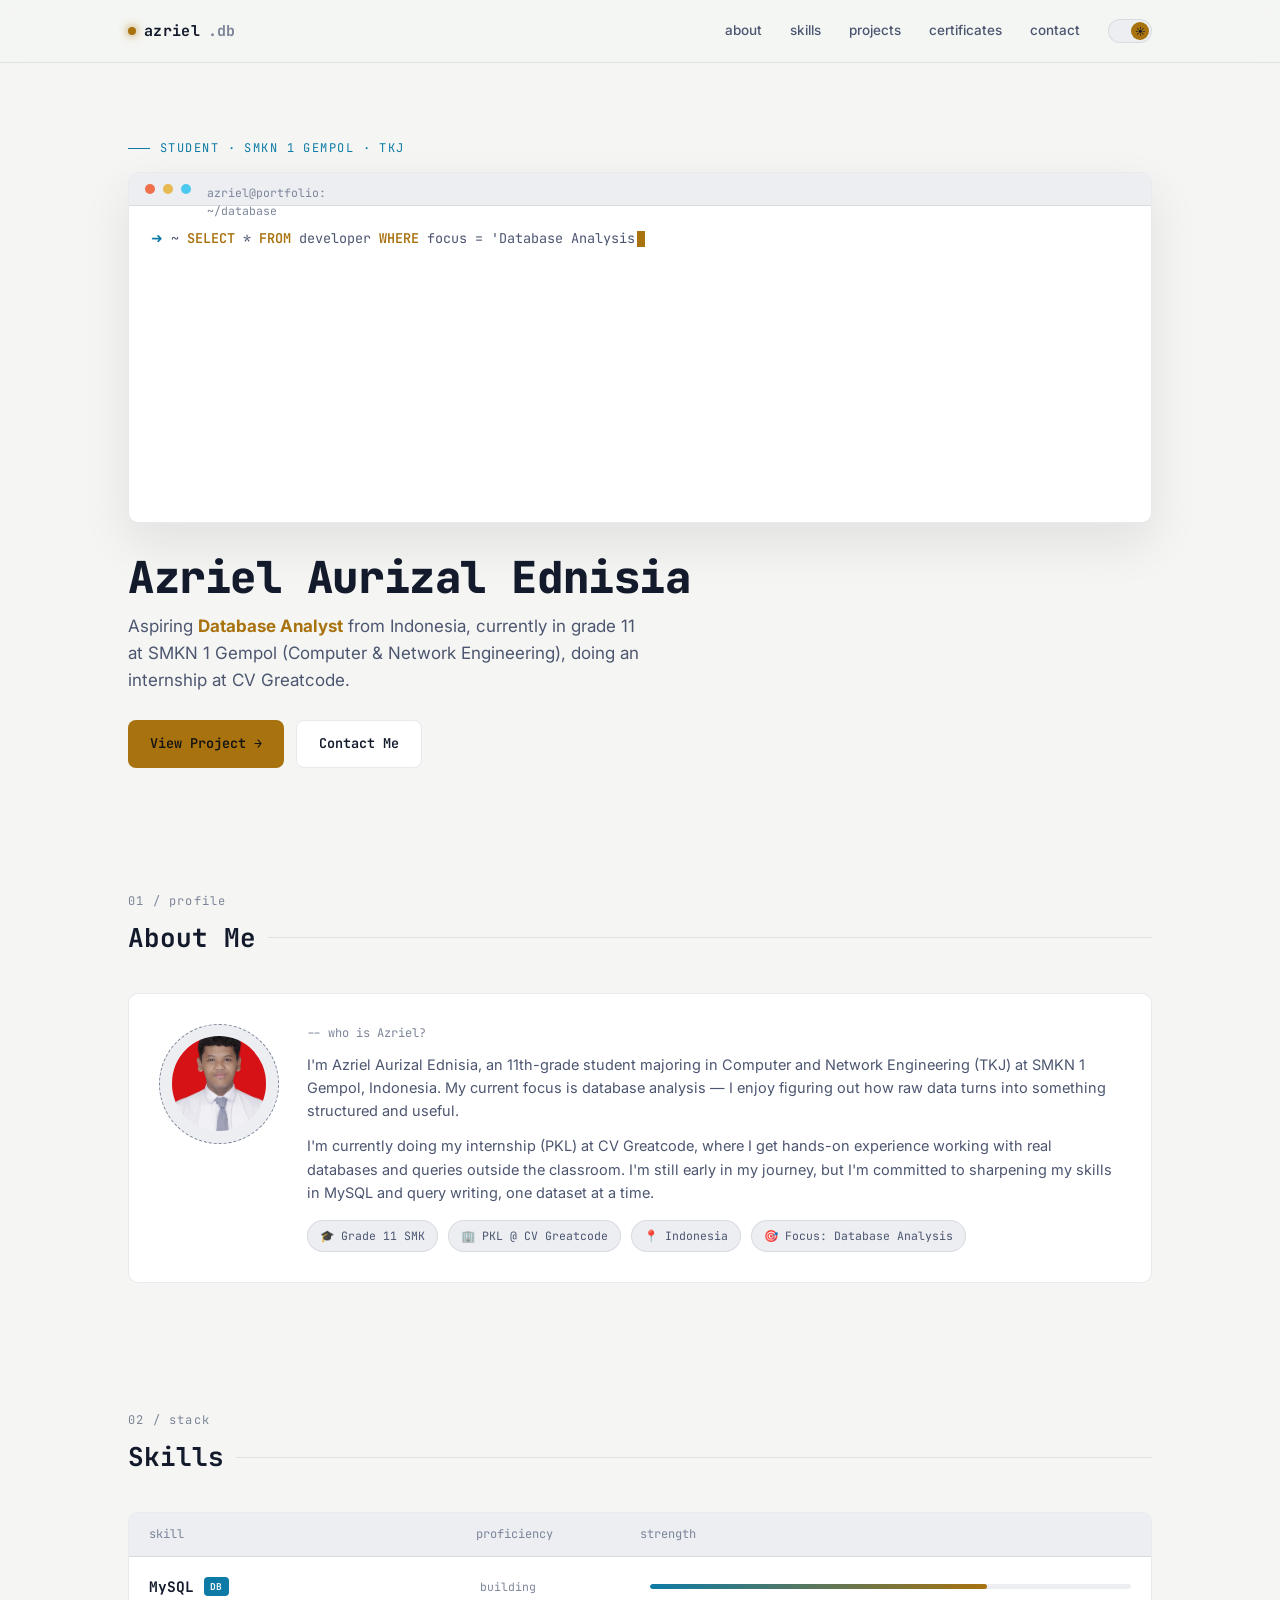
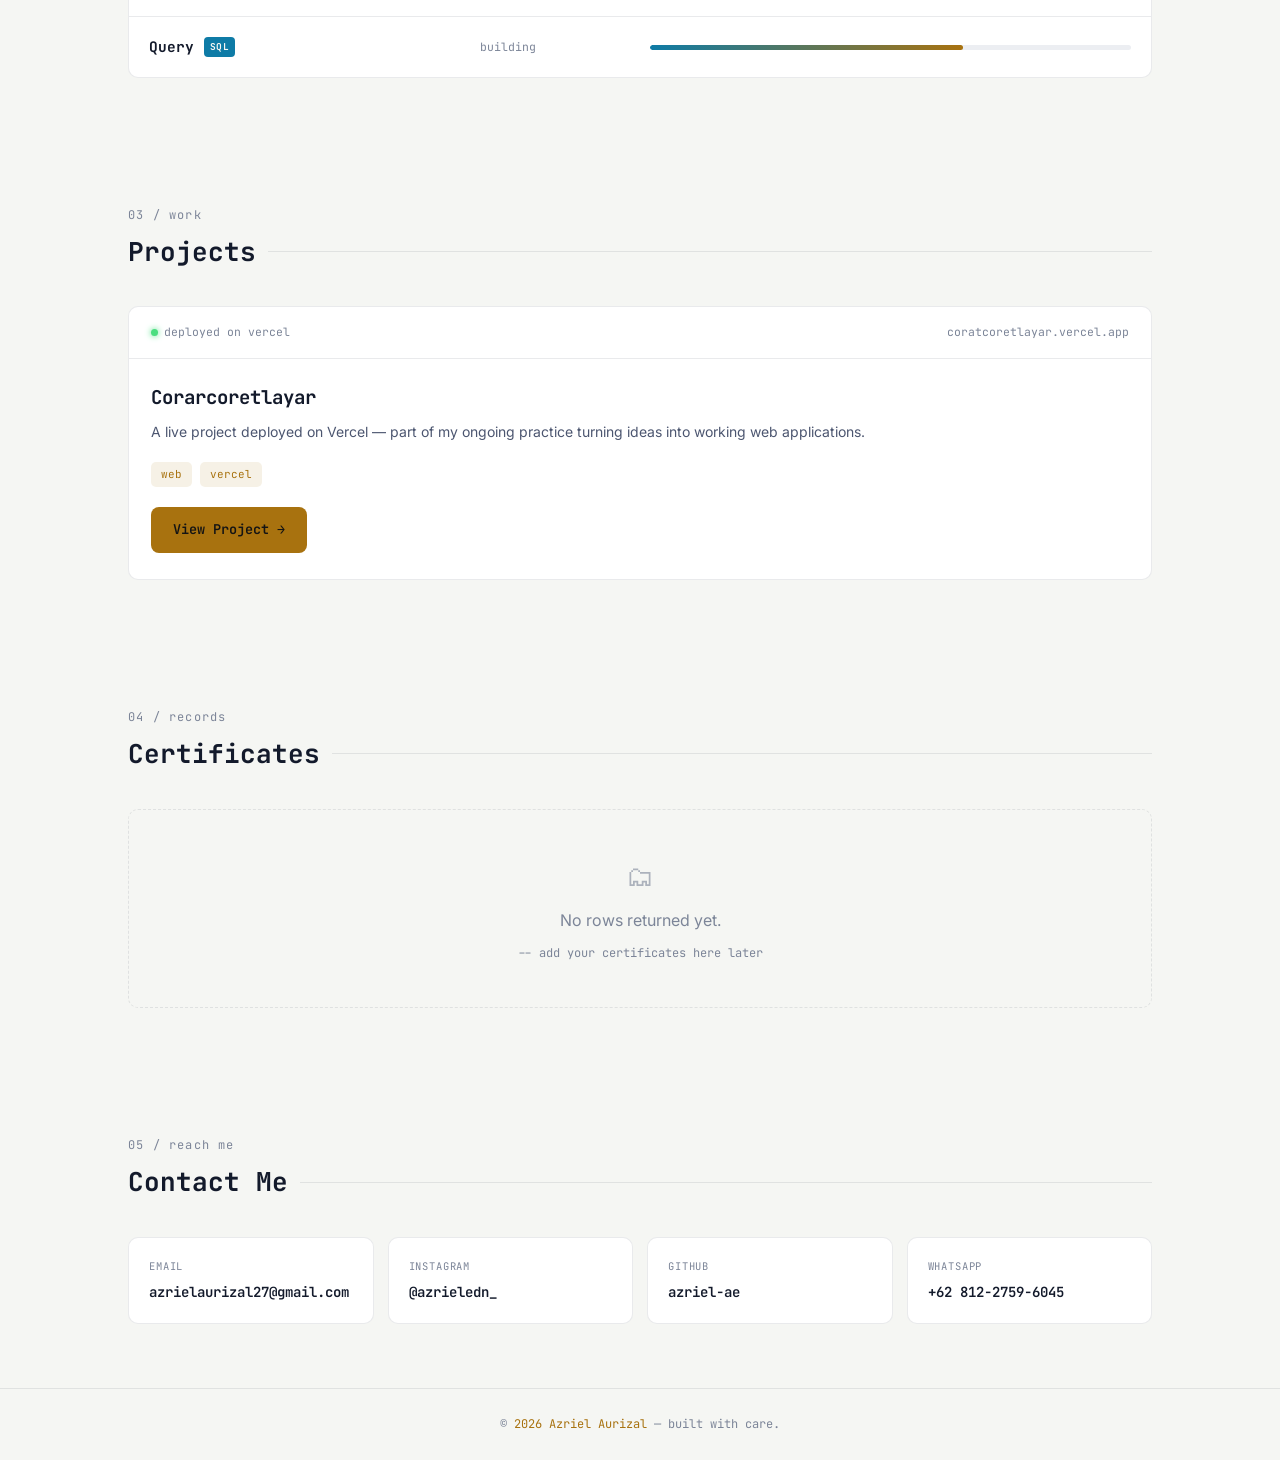
==== index.html @ 447add8e "Resize avatar image in About Me section Updated avatar image size in the About Me section." ====
<!DOCTYPE html>
<html lang="en">
<head>
<meta charset="UTF-8">
<meta name="viewport" content="width=device-width, initial-scale=1.0">
<title>Azriel Aurizal Ednisia — Database Analyst</title>
<meta name="description" content="Portfolio of Azriel Aurizal Ednisia, Database Analyst student at SMKN 1 Gempol.">
<link rel="preconnect" href="https://fonts.googleapis.com">
<link href="https://fonts.googleapis.com/css2?family=JetBrains+Mono:wght@400;500;600;700;800&family=Inter:wght@400;500;600;700;800&display=swap" rel="stylesheet">
<style>
  :root{
    --bg: #0B111F;
    --bg-elev: #121A2C;
    --panel: #16213A;
    --panel-alt: #1C2942;
    --border: rgba(232,238,247,0.09);
    --text: #E8ECF4;
    --text-dim: #8B96AE;
    --text-faint: #5C6883;
    --gold: #E8B94E;
    --gold-soft: rgba(232,185,78,0.12);
    --cyan: #4CC9F0;
    --cyan-soft: rgba(76,201,240,0.12);
    --danger: #F0704C;
    --shadow: 0 20px 60px rgba(0,0,0,0.45);
    --radius: 10px;
    --mono: 'JetBrains Mono', monospace;
    --sans: 'Inter', sans-serif;
  }
  html[data-theme="light"]{
    --bg: #F5F6F3;
    --bg-elev: #FFFFFF;
    --panel: #FFFFFF;
    --panel-alt: #ECEEF2;
    --border: rgba(19,26,43,0.09);
    --text: #131A2B;
    --text-dim: #4C5670;
    --text-faint: #7C8598;
    --gold: #A8720F;
    --gold-soft: rgba(168,114,15,0.10);
    --cyan: #0E7BA6;
    --cyan-soft: rgba(14,123,166,0.10);
    --danger: #C74E2E;
    --shadow: 0 20px 50px rgba(19,26,43,0.09);
  }
  *{margin:0;padding:0;box-sizing:border-box;}
  html{scroll-behavior:smooth;}
  body{
    background:var(--bg);
    color:var(--text);
    font-family:var(--sans);
    line-height:1.6;
    transition:background .35s ease, color .35s ease;
    overflow-x:hidden;
  }
  ::selection{background:var(--gold-soft);color:var(--gold);}
  a{color:inherit;text-decoration:none;}
  button{font-family:inherit;cursor:pointer;border:none;background:none;color:inherit;}
  .mono{font-family:var(--mono);}
  .wrap{max-width:1080px;margin:0 auto;padding:0 28px;}

  /* focus visibility */
  a:focus-visible, button:focus-visible{outline:2px solid var(--cyan);outline-offset:3px;border-radius:4px;}

  @media (prefers-reduced-motion: reduce){
    *{animation-duration:0.01ms !important; animation-iteration-count:1 !important; transition-duration:0.01ms !important; scroll-behavior:auto !important;}
  }

  /* ---------- NAV ---------- */
  header.nav{
    position:sticky;top:0;z-index:100;
    background:color-mix(in srgb, var(--bg) 82%, transparent);
    backdrop-filter:blur(10px);
    border-bottom:1px solid var(--border);
  }
  .nav-inner{
    display:flex;align-items:center;justify-content:space-between;
    padding:16px 28px;max-width:1080px;margin:0 auto;
  }
  .logo{
    font-family:var(--mono);font-weight:700;font-size:15px;letter-spacing:.02em;
    display:flex;align-items:center;gap:8px;
  }
  .logo .dot{width:8px;height:8px;border-radius:50%;background:var(--gold);box-shadow:0 0 10px var(--gold);}
  .nav-links{display:flex;gap:28px;align-items:center;}
  .nav-links a{
    font-size:13.5px;color:var(--text-dim);font-weight:500;
    position:relative;padding:4px 0;transition:color .2s;
  }
  .nav-links a:hover{color:var(--text);}
  .nav-links a::after{
    content:'';position:absolute;left:0;bottom:-2px;width:0;height:1px;background:var(--gold);
    transition:width .25s ease;
  }
  .nav-links a:hover::after{width:100%;}
  @media (max-width:720px){ .nav-links a.hide-mobile{display:none;} }

  .theme-toggle{
    width:44px;height:24px;border-radius:20px;background:var(--panel-alt);
    border:1px solid var(--border);position:relative;flex-shrink:0;
    transition:background .3s;
  }
  .theme-toggle .knob{
    position:absolute;top:2px;left:2px;width:18px;height:18px;border-radius:50%;
    background:var(--gold);transition:transform .3s cubic-bezier(.5,-0.3,.5,1.3);
    display:flex;align-items:center;justify-content:center;font-size:10px;
  }
  html[data-theme="light"] .theme-toggle .knob{transform:translateX(20px);}

  /* ---------- HERO ---------- */
  .hero{padding:76px 0 60px;}
  .hero-grid{display:grid;grid-template-columns:1fr;gap:36px;}
  .eyebrow{
    font-family:var(--mono);font-size:12px;color:var(--cyan);letter-spacing:.12em;
    text-transform:uppercase;margin-bottom:14px;display:flex;align-items:center;gap:10px;
  }
  .eyebrow::before{content:'';width:22px;height:1px;background:var(--cyan);}

  /* terminal */
  .terminal{
    background:var(--panel);border:1px solid var(--border);border-radius:var(--radius);
    box-shadow:var(--shadow);overflow:hidden;
  }
  .terminal-bar{
    display:flex;align-items:center;gap:8px;padding:11px 16px;
    background:var(--panel-alt);border-bottom:1px solid var(--border);
  }
  .terminal-bar span{width:10px;height:10px;border-radius:50%;display:inline-block;}
  .terminal-bar span:nth-child(1){background:#F0704C;}
  .terminal-bar span:nth-child(2){background:#E8B94E;}
  .terminal-bar span:nth-child(3){background:#4CC9F0;}
  .terminal-title{
    margin-left:8px;font-family:var(--mono);font-size:11.5px;color:var(--text-faint);
  }
  .terminal-body{padding:22px 22px 26px;font-family:var(--mono);font-size:13.5px;}
  .prompt-line{color:var(--text-dim);margin-bottom:4px;}
  .prompt-line .arrow{color:var(--cyan);}
  .query-line{color:var(--text);white-space:pre;}
  .kw{color:var(--gold);font-weight:600;}
  .str{color:var(--cyan);}
  .cursor{
    display:inline-block;width:8px;height:16px;background:var(--gold);vertical-align:text-bottom;
    animation:blink 1s step-end infinite;margin-left:2px;
  }
  @keyframes blink{50%{opacity:0;}}

  .result-table{width:100%;border-collapse:collapse;margin-top:16px;font-family:var(--mono);font-size:12.5px;
    opacity:0;transform:translateY(6px);transition:opacity .5s ease, transform .5s ease;
  }
  .result-table.show{opacity:1;transform:none;}
  .result-table th{
    text-align:left;color:var(--text-faint);font-weight:600;padding:8px 10px;
    border-bottom:1px solid var(--border);text-transform:lowercase;
  }
  .result-table td{padding:8px 10px;border-bottom:1px solid var(--border);color:var(--text-dim);}
  .result-table td.val{color:var(--text);}
  .result-table tr:last-child td{border-bottom:none;}
  .row-count{margin-top:10px;color:var(--text-faint);font-size:11.5px;}

  .hero-name{
    font-family:var(--mono);font-weight:800;font-size:clamp(28px,5vw,44px);
    letter-spacing:-.01em;line-height:1.12;margin-bottom:10px;
  }
  .hero-role{font-size:17px;color:var(--text-dim);margin-bottom:22px;max-width:520px;}
  .hero-role strong{color:var(--gold);font-weight:700;}
  .hero-actions{display:flex;gap:12px;flex-wrap:wrap;margin-top:26px;}

  .btn{
    padding:12px 22px;border-radius:8px;font-weight:600;font-size:13.5px;
    display:inline-flex;align-items:center;gap:8px;transition:transform .18s ease, box-shadow .18s ease;
    font-family:var(--mono);
  }
  .btn-primary{background:var(--gold);color:#141414;}
  .btn-primary:hover{transform:translateY(-2px);box-shadow:0 10px 24px rgba(232,185,78,0.3);}
  .btn-outline{border:1px solid var(--border);color:var(--text);background:var(--panel);}
  .btn-outline:hover{transform:translateY(-2px);border-color:var(--cyan);color:var(--cyan);}

  /* ---------- SECTION SHARED ---------- */
  section{padding:64px 0;}
  .section-head{margin-bottom:34px;}
  .section-num{font-family:var(--mono);font-size:12px;color:var(--text-faint);letter-spacing:.1em;}
  .section-title{
    font-family:var(--mono);font-weight:700;font-size:26px;margin-top:6px;
    display:flex;align-items:center;gap:12px;
  }
  .section-title::after{content:'';flex:1;height:1px;background:var(--border);}
  .reveal{opacity:0;transform:translateY(18px);transition:opacity .6s ease, transform .6s ease;}
  .reveal.in{opacity:1;transform:none;}

  /* ---------- ABOUT ---------- */
  .about-card{
    background:var(--panel);border:1px solid var(--border);border-radius:var(--radius);
    padding:30px;display:grid;grid-template-columns:auto 1fr;gap:28px;align-items:start;
  }
  @media (max-width:640px){ .about-card{grid-template-columns:1fr;} }
  .avatar-slot{
    width:120px;height:120px;border-radius:50%;
    background:var(--panel-alt);border:1.5px dashed var(--text-faint);
    display:flex;align-items:center;justify-content:center;flex-shrink:0;
    color:var(--text-faint);font-size:11px;text-align:center;font-family:var(--mono);
    line-height:1.4;
  }
  .about-text p{color:var(--text-dim);font-size:14.5px;margin-bottom:12px;}
  .about-text .comment{color:var(--text-faint);font-family:var(--mono);font-size:12px;margin-bottom:10px;}
  .meta-row{display:flex;flex-wrap:wrap;gap:10px;margin-top:16px;}
  .meta-chip{
    font-family:var(--mono);font-size:11.5px;color:var(--text-dim);
    background:var(--panel-alt);border:1px solid var(--border);padding:6px 12px;border-radius:20px;
  }

  /* ---------- SKILLS ---------- */
  .schema{
    background:var(--panel);border:1px solid var(--border);border-radius:var(--radius);overflow:hidden;
  }
  .schema-head{
    padding:12px 20px;background:var(--panel-alt);border-bottom:1px solid var(--border);
    font-family:var(--mono);font-size:12px;color:var(--text-faint);
    display:grid;grid-template-columns:2fr 1fr 3fr;
  }
  .schema-row{
    padding:18px 20px;border-bottom:1px solid var(--border);
    display:grid;grid-template-columns:2fr 1fr 3fr;align-items:center;gap:10px;
    transition:background .2s;
  }
  .schema-row:last-child{border-bottom:none;}
  .schema-row:hover{background:var(--panel-alt);}
  .skill-name{font-family:var(--mono);font-weight:700;font-size:14.5px;display:flex;align-items:center;gap:10px;}
  .skill-name .type-badge{
    font-size:9.5px;font-weight:700;color:var(--bg);background:var(--cyan);
    padding:2px 6px;border-radius:4px;letter-spacing:.03em;
  }
  .skill-level{font-family:var(--mono);font-size:11.5px;color:var(--text-faint);}
  .bar-track{height:5px;background:var(--panel-alt);border-radius:4px;overflow:hidden;}
  .bar-fill{height:100%;background:linear-gradient(90deg,var(--cyan),var(--gold));border-radius:4px;width:0;transition:width 1.1s cubic-bezier(.2,.8,.2,1);}
  .bar-fill.in{width:var(--pct);}

  /* ---------- PROJECTS ---------- */
  .project-card{
    background:var(--panel);border:1px solid var(--border);border-radius:var(--radius);
    padding:0;overflow:hidden;transition:transform .25s ease, box-shadow .25s ease, border-color .25s ease;
  }
  .project-card:hover{transform:translateY(-4px);box-shadow:var(--shadow);border-color:var(--cyan);}
  .project-top{
    padding:16px 22px;border-bottom:1px solid var(--border);
    display:flex;justify-content:space-between;align-items:center;
    font-family:var(--mono);font-size:11.5px;color:var(--text-faint);
  }
  .status-dot{width:7px;height:7px;border-radius:50%;background:#4ADE80;display:inline-block;margin-right:6px;box-shadow:0 0 6px #4ADE80;}
  .project-body{padding:24px 22px 26px;}
  .project-name{font-family:var(--mono);font-weight:700;font-size:19px;margin-bottom:8px;}
  .project-desc{color:var(--text-dim);font-size:14px;margin-bottom:18px;}
  .project-tags{display:flex;gap:8px;flex-wrap:wrap;margin-bottom:20px;}
  .tag{
    font-family:var(--mono);font-size:11px;color:var(--gold);background:var(--gold-soft);
    padding:4px 10px;border-radius:5px;
  }

  /* ---------- CERTIFICATES (empty) ---------- */
  .empty-state{
    border:1.5px dashed var(--border);border-radius:var(--radius);
    padding:44px 24px;text-align:center;color:var(--text-faint);
  }
  .empty-state .icon{font-size:28px;margin-bottom:10px;opacity:.6;}
  .empty-state .q{font-family:var(--mono);font-size:12px;margin-top:10px;color:var(--text-faint);}

  /* ---------- CONTACT ---------- */
  .contact-grid{display:grid;grid-template-columns:repeat(auto-fit,minmax(200px,1fr));gap:14px;}
  .contact-card{
    background:var(--panel);border:1px solid var(--border);border-radius:var(--radius);
    padding:20px;display:flex;flex-direction:column;gap:6px;
    transition:transform .2s ease, border-color .2s ease;
  }
  .contact-card:hover{transform:translateY(-3px);border-color:var(--gold);}
  .contact-label{font-family:var(--mono);font-size:10.5px;color:var(--text-faint);letter-spacing:.08em;text-transform:uppercase;}
  .contact-value{font-family:var(--mono);font-size:14px;font-weight:600;word-break:break-word;}
  .contact-value.link:hover{color:var(--gold);}

  /* ---------- FOOTER ---------- */
  footer{
    border-top:1px solid var(--border);padding:26px 0;
    text-align:center;color:var(--text-faint);font-family:var(--mono);font-size:12px;
  }
  footer span{color:var(--gold);}
</style>
</head>
<body>

<header class="nav">
  <div class="nav-inner">
    <div class="logo"><span class="dot"></span>azriel<span style="color:var(--text-faint)">.db</span></div>
    <nav class="nav-links">
      <a href="#about" class="hide-mobile">about</a>
      <a href="#skills" class="hide-mobile">skills</a>
      <a href="#projects" class="hide-mobile">projects</a>
      <a href="#certificates" class="hide-mobile">certificates</a>
      <a href="#contact">contact</a>
      <button class="theme-toggle" id="themeToggle" aria-label="Toggle dark and light mode"><span class="knob" id="knob">☀</span></button>
    </nav>
  </div>
</header>

<section class="hero">
  <div class="wrap hero-grid">
    <div>
      <div class="eyebrow">student · smkn 1 gempol · tkj</div>
      <div class="terminal">
        <div class="terminal-bar">
          <span></span><span></span><span></span>
          <span class="terminal-title">azriel@portfolio: ~/database</span>
        </div>
        <div class="terminal-body">
          <div class="prompt-line"><span class="arrow">➜</span> ~ <span id="typedQuery"></span><span class="cursor" id="typeCursor"></span></div>
          <table class="result-table" id="resultTable">
            <thead>
              <tr><th>field</th><th>value</th></tr>
            </thead>
            <tbody>
              <tr><td>name</td><td class="val">Azriel Aurizal Ednisia</td></tr>
              <tr><td>role</td><td class="val">Database Analyst</td></tr>
              <tr><td>school</td><td class="val">SMKN 1 Gempol — TKJ</td></tr>
              <tr><td>status</td><td class="val">Grade 11 · on internship at CV Greatcode</td></tr>
              <tr><td>location</td><td class="val">Indonesia</td></tr>
            </tbody>
          </table>
          <div class="row-count" id="rowCount"></div>
        </div>
      </div>

      <div class="hero-name" style="margin-top:30px;">Azriel Aurizal Ednisia</div>
      <div class="hero-role">Aspiring <strong>Database Analyst</strong> from Indonesia, currently in grade 11 at SMKN 1 Gempol (Computer &amp; Network Engineering), doing an internship at CV Greatcode.</div>
      <div class="hero-actions">
        <a class="btn btn-primary" href="https://coratcoretlayar.vercel.app" target="_blank" rel="noopener">View Project →</a>
        <a class="btn btn-outline" href="#contact">Contact Me</a>
      </div>
    </div>
  </div>
</section>

<section id="about">
  <div class="wrap">
    <div class="section-head reveal">
      <div class="section-num">01 / profile</div>
      <div class="section-title">About Me</div>
    </div>
    <div class="about-card reveal">
      <div class="avatar-slot" id="avatarSlot">
  <img src="azriel.png" alt="Azriel Aurizal Ednisia" style="width: 80%; height: 80%; border-radius: 50%; object-fit: cover;">
</div>
      <div class="about-text">
        <div class="comment">-- who is Azriel?</div>
        <p>I'm Azriel Aurizal Ednisia, an 11th-grade student majoring in Computer and Network Engineering (TKJ) at SMKN 1 Gempol, Indonesia. My current focus is database analysis — I enjoy figuring out how raw data turns into something structured and useful.</p>
        <p>I'm currently doing my internship (PKL) at CV Greatcode, where I get hands-on experience working with real databases and queries outside the classroom. I'm still early in my journey, but I'm committed to sharpening my skills in MySQL and query writing, one dataset at a time.</p>
        <div class="meta-row">
          <span class="meta-chip">🎓 Grade 11 SMK</span>
          <span class="meta-chip">🏢 PKL @ CV Greatcode</span>
          <span class="meta-chip">📍 Indonesia</span>
          <span class="meta-chip">🎯 Focus: Database Analysis</span>
        </div>
      </div>
    </div>
  </div>
</section>

<section id="skills">
  <div class="wrap">
    <div class="section-head reveal">
      <div class="section-num">02 / stack</div>
      <div class="section-title">Skills</div>
    </div>
    <div class="schema reveal">
      <div class="schema-head">
        <div>skill</div><div>proficiency</div><div>strength</div>
      </div>
      <div class="schema-row">
        <div class="skill-name">MySQL <span class="type-badge">DB</span></div>
        <div class="skill-level">building</div>
        <div class="bar-track"><div class="bar-fill" style="--pct:70%"></div></div>
      </div>
      <div class="schema-row">
        <div class="skill-name">Query <span class="type-badge">SQL</span></div>
        <div class="skill-level">building</div>
        <div class="bar-track"><div class="bar-fill" style="--pct:65%"></div></div>
      </div>
    </div>
  </div>
</section>

<section id="projects">
  <div class="wrap">
    <div class="section-head reveal">
      <div class="section-num">03 / work</div>
      <div class="section-title">Projects</div>
    </div>
    <div class="project-card reveal">
      <div class="project-top">
        <span><span class="status-dot"></span>deployed on vercel</span>
        <span>coratcoretlayar.vercel.app</span>
      </div>
      <div class="project-body">
        <div class="project-name">Corarcoretlayar</div>
        <p class="project-desc">A live project deployed on Vercel — part of my ongoing practice turning ideas into working web applications.</p>
        <div class="project-tags">
          <span class="tag">web</span>
          <span class="tag">vercel</span>
        </div>
        <a class="btn btn-primary" href="https://corarcoretlayar.vercel.app" target="_blank" rel="noopener">View Project →</a>
      </div>
    </div>
  </div>
</section>

<section id="certificates">
  <div class="wrap">
    <div class="section-head reveal">
      <div class="section-num">04 / records</div>
      <div class="section-title">Certificates</div>
    </div>
    <div class="empty-state reveal">
      <div class="icon">🗂</div>
      <div>No rows returned yet.</div>
      <div class="q">-- add your certificates here later</div>
    </div>
  </div>
</section>

<section id="contact">
  <div class="wrap">
    <div class="section-head reveal">
      <div class="section-num">05 / reach me</div>
      <div class="section-title">Contact Me</div>
    </div>
    <div class="contact-grid reveal">
      <a class="contact-card" href="mailto:azrielaurizal27@gmail.com">
        <div class="contact-label">Email</div>
        <div class="contact-value link">azrielaurizal27@gmail.com</div>
      </a>
      <a class="contact-card" href="https://instagram.com/azrieledn_" target="_blank" rel="noopener">
        <div class="contact-label">Instagram</div>
        <div class="contact-value link">@azrieledn_</div>
      </a>
      <a class="contact-card" href="https://github.com/azriel-ae" target="_blank" rel="noopener">
        <div class="contact-label">GitHub</div>
        <div class="contact-value link">azriel-ae</div>
      </a>
      <a class="contact-card" href="https://wa.me/6281227596045" target="_blank" rel="noopener">
        <div class="contact-label">WhatsApp</div>
        <div class="contact-value link">+62 812-2759-6045</div>
      </a>
    </div>
  </div>
</section>

<footer>
  © <span id="year"></span> <span>Azriel Aurizal</span> — built with care.
</footer>

<script>
  // Theme toggle: default to system preference, no persistence needed for a static export
  const root = document.documentElement;
  const toggle = document.getElementById('themeToggle');
  const knob = document.getElementById('knob');
  function setTheme(t){
    root.setAttribute('data-theme', t);
    knob.textContent = t === 'light' ? '☀' : '☾';
  }
  const prefersLight = window.matchMedia && window.matchMedia('(prefers-color-scheme: light)').matches;
  setTheme(prefersLight ? 'light' : 'dark');
  toggle.addEventListener('click', () => {
    const current = root.getAttribute('data-theme');
    setTheme(current === 'light' ? 'dark' : 'light');
  });

  // Footer year
  document.getElementById('year').textContent = new Date().getFullYear();

  // Typing animation for the hero query
  const query = "SELECT * FROM developer WHERE focus = 'Database Analysis';";
  const parts = [
    {text:"SELECT * FROM developer WHERE focus = ", cls:null},
  ];
  const typedEl = document.getElementById('typedQuery');
  const resultTable = document.getElementById('resultTable');
  const rowCount = document.getElementById('rowCount');
  const cursor = document.getElementById('typeCursor');

  function highlighted(str){
    return str
      .replace(/SELECT|FROM|WHERE/g, m => `<span class="kw">${m}</span>`)
      .replace(/'([^']*)'/g, `<span class="str">'$1'</span>`);
  }

  let i = 0;
  function typeStep(){
    if(i <= query.length){
      typedEl.innerHTML = highlighted(query.slice(0, i));
      i++;
      setTimeout(typeStep, 22);
    } else {
      cursor.style.display = 'none';
      setTimeout(() => {
        resultTable.classList.add('show');
        rowCount.textContent = '5 rows returned';
      }, 200);
    }
  }
  setTimeout(typeStep, 500);

  // Scroll reveal
  const revealEls = document.querySelectorAll('.reveal');
  const io = new IntersectionObserver((entries) => {
    entries.forEach(e => {
      if(e.isIntersecting){
        e.target.classList.add('in');
        io.unobserve(e.target);
      }
    });
  }, {threshold: 0.15});
  revealEls.forEach(el => io.observe(el));

  // Skill bar fill on view
  const bars = document.querySelectorAll('.bar-fill');
  const barIo = new IntersectionObserver((entries) => {
    entries.forEach(e => {
      if(e.isIntersecting){
        e.target.classList.add('in');
        barIo.unobserve(e.target);
      }
    });
  }, {threshold:0.3});
  bars.forEach(b => barIo.observe(b));
</script>

</body>
</html>
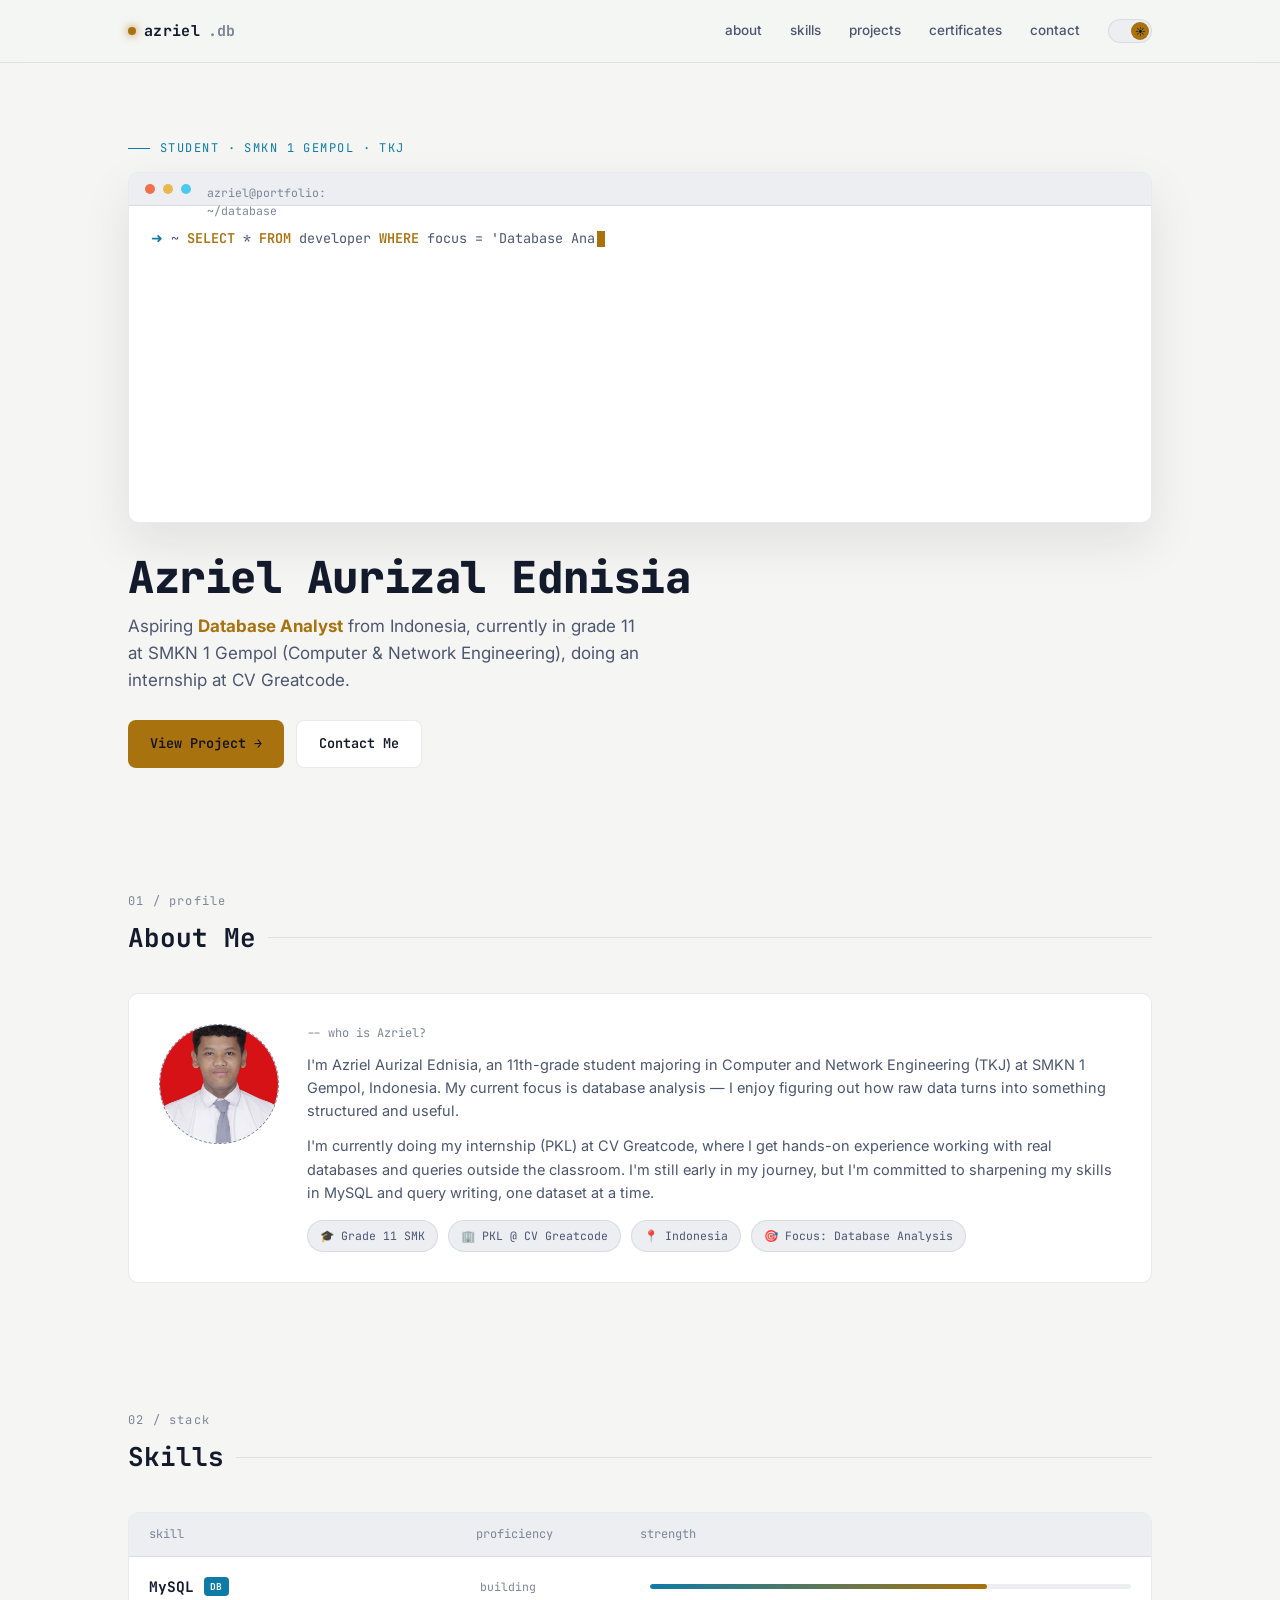
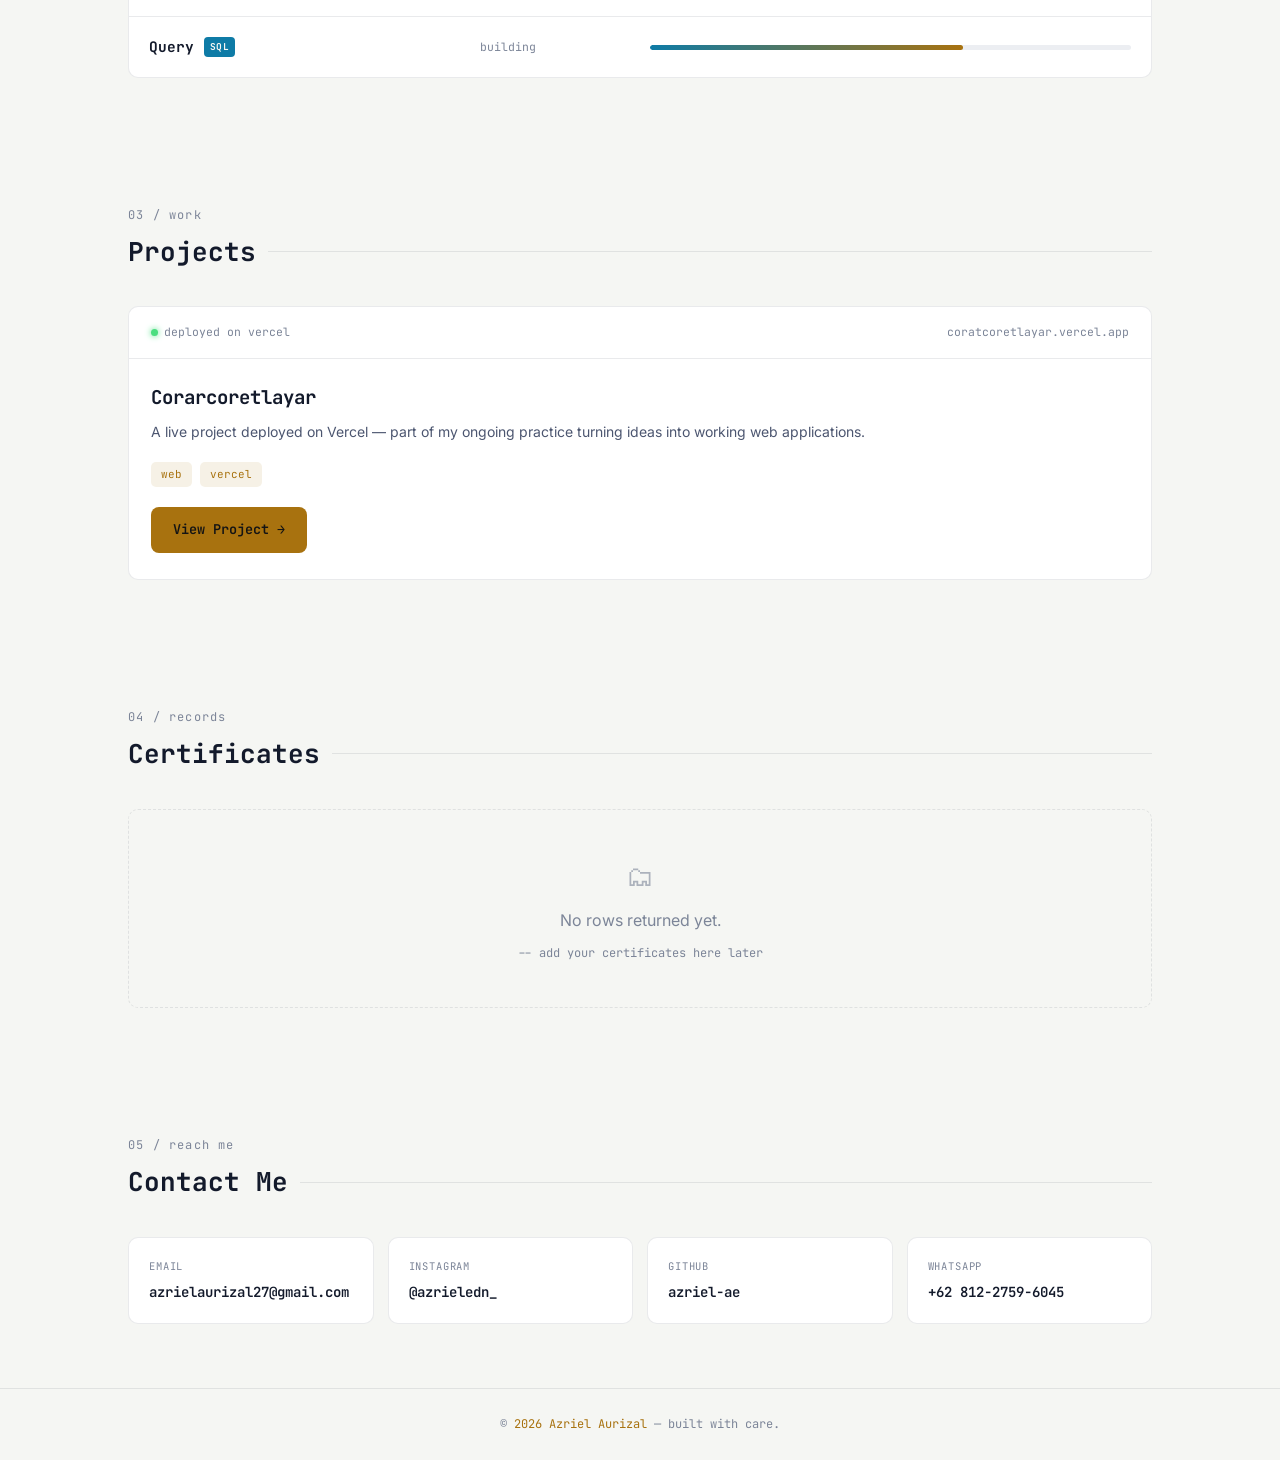
==== commit b4cfbf97: "Modify avatar image size and border radius Updated avatar image styles in the About Me section." ====
--- a/index.html
+++ b/index.html
@@ -344,7 +344,7 @@
     </div>
     <div class="about-card reveal">
       <div class="avatar-slot" id="avatarSlot">
-  <img src="azriel.png" alt="Azriel Aurizal Ednisia" style="width: 80%; height: 80%; border-radius: 50%; object-fit: cover;">
+  <img src="azriel.png" alt="Azriel Aurizal Ednisia" style="width: 100%; height: 100%; border-radius: 60%; object-fit: cover;">
 </div>
       <div class="about-text">
         <div class="comment">-- who is Azriel?</div>
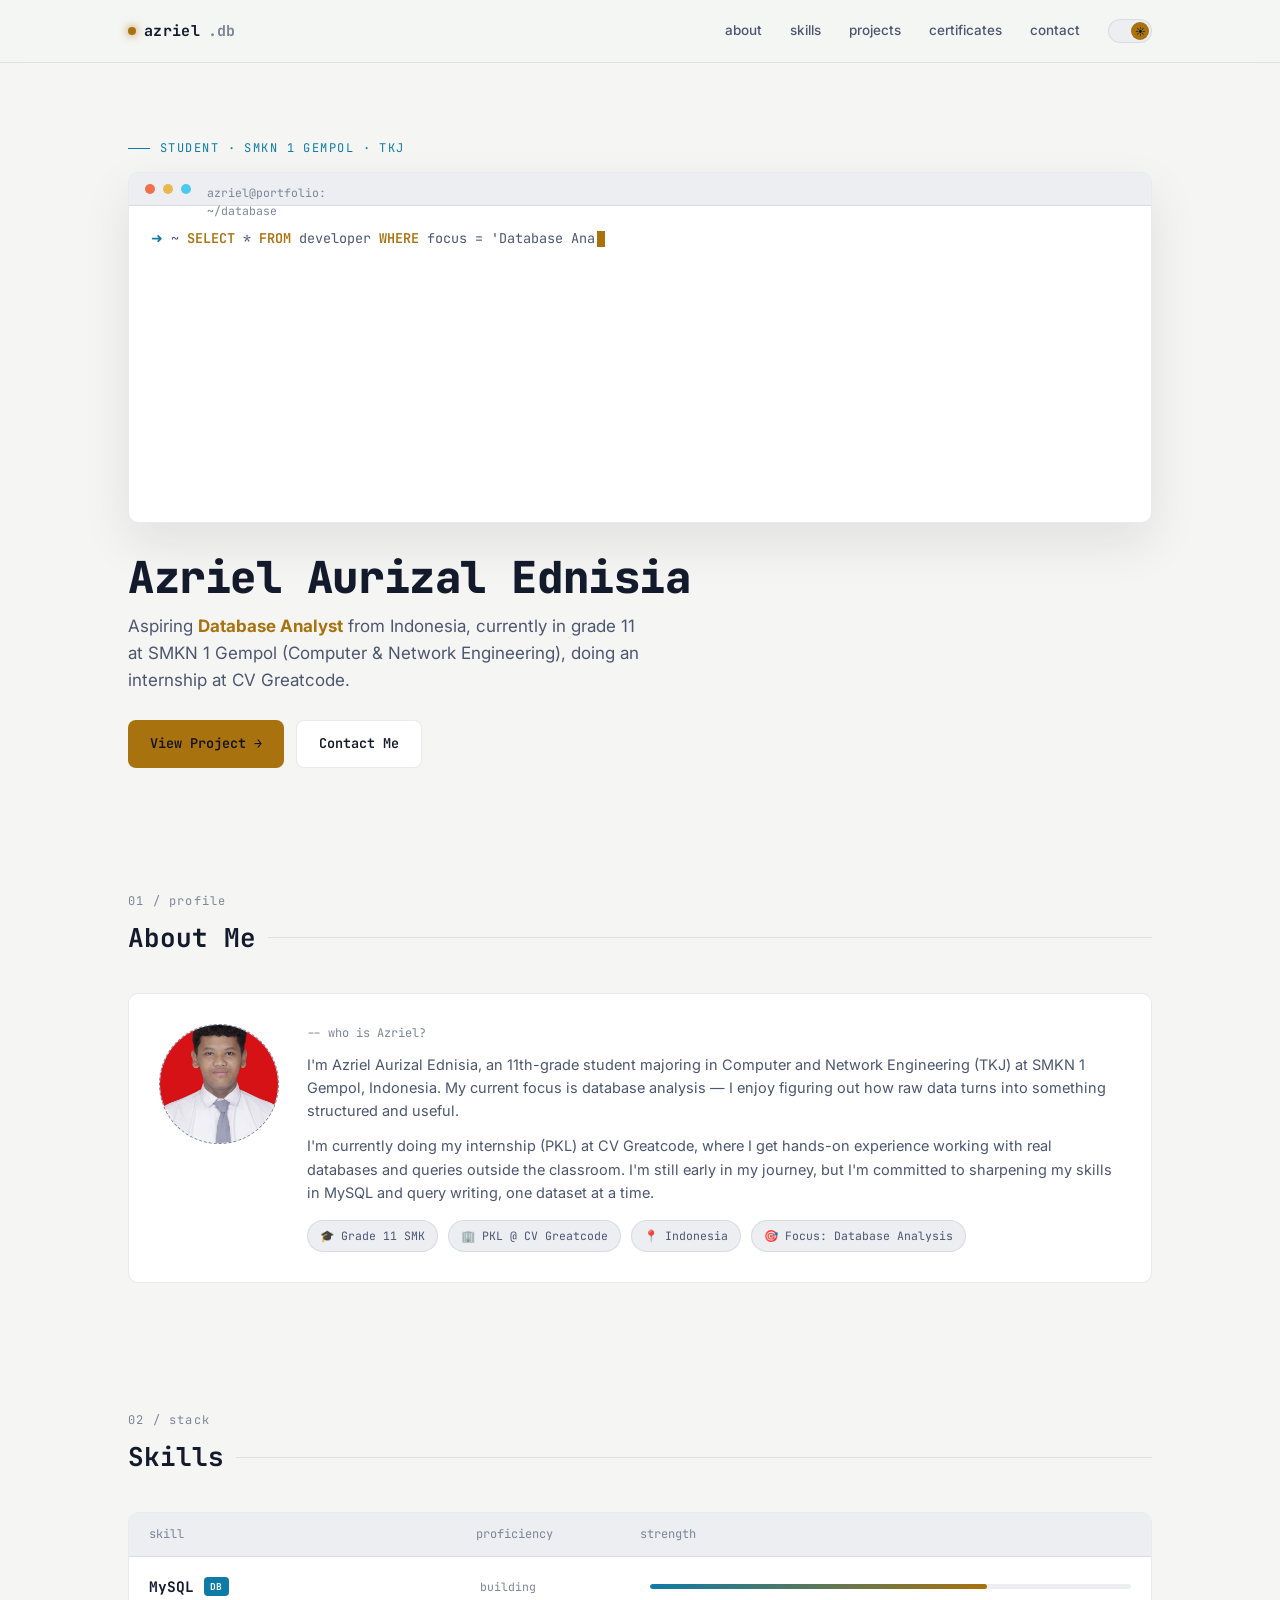
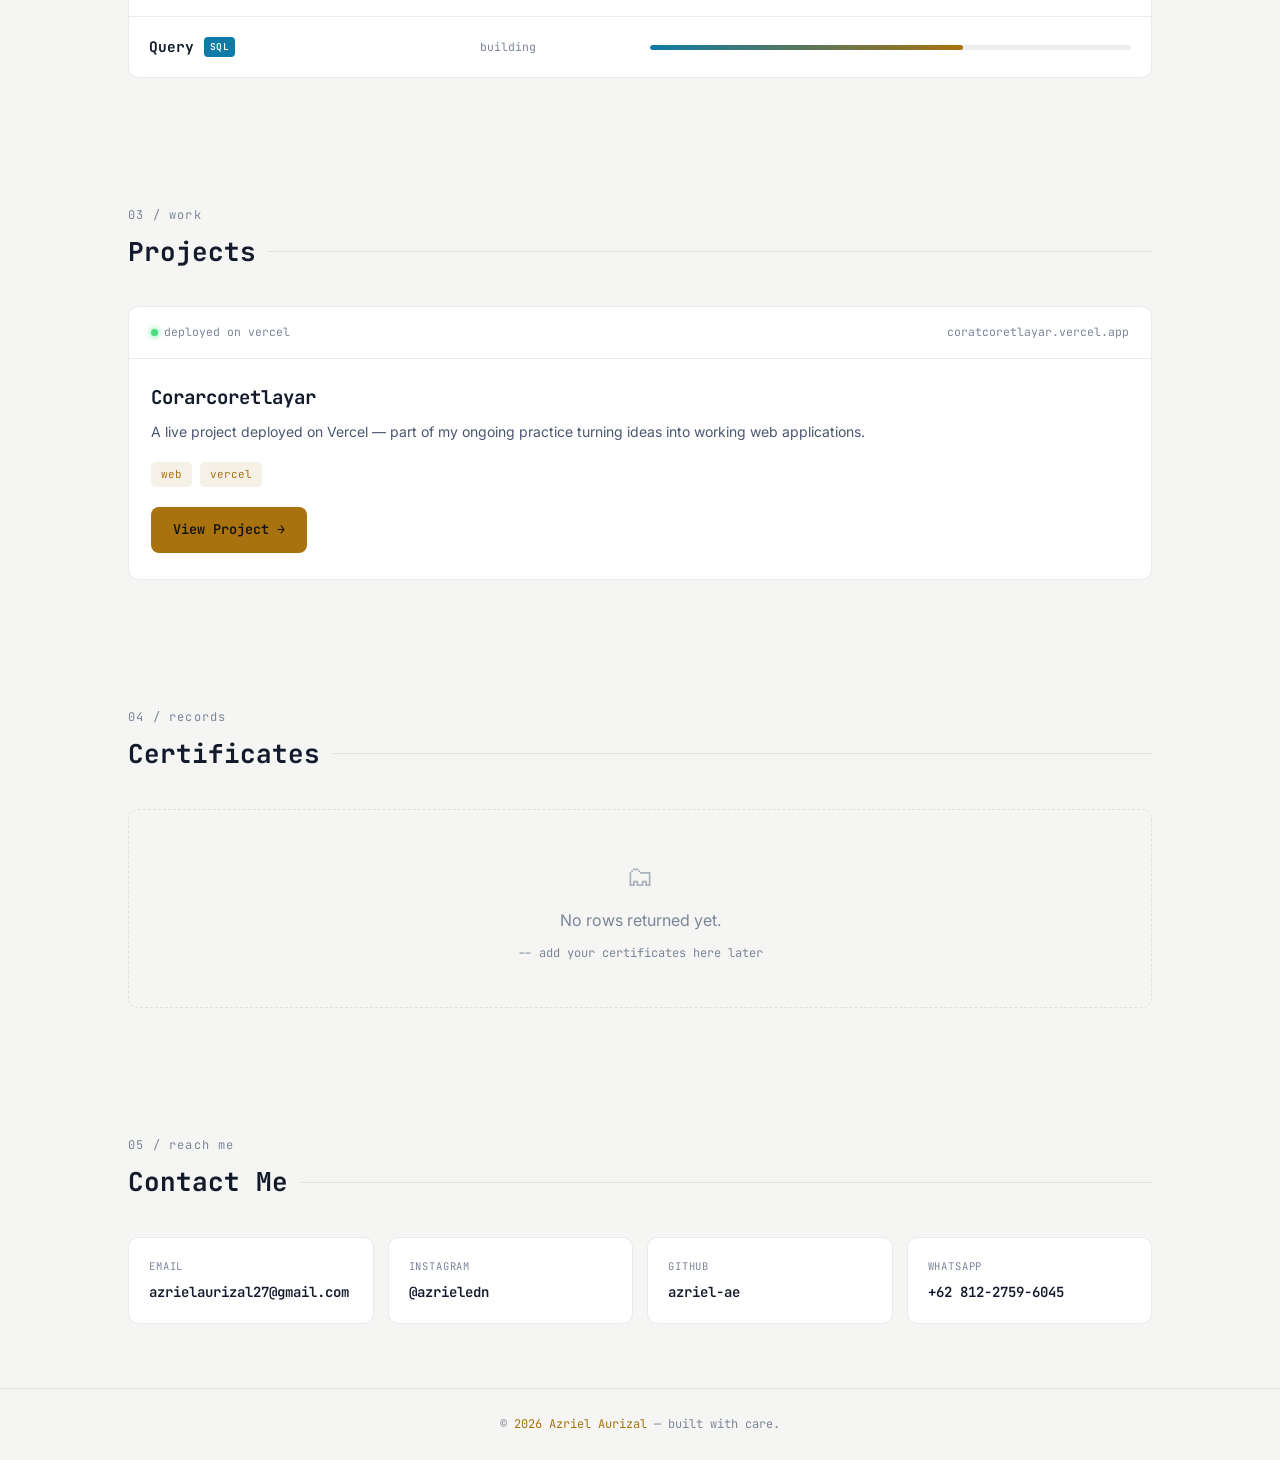
==== commit f7d64f90: "Update Instagram link and handle name change" ====
--- a/index.html
+++ b/index.html
@@ -434,9 +434,9 @@
         <div class="contact-label">Email</div>
         <div class="contact-value link">azrielaurizal27@gmail.com</div>
       </a>
-      <a class="contact-card" href="https://instagram.com/azrieledn_" target="_blank" rel="noopener">
+      <a class="contact-card" href="https://instagram.com/azrieledn" target="_blank" rel="noopener">
         <div class="contact-label">Instagram</div>
-        <div class="contact-value link">@azrieledn_</div>
+        <div class="contact-value link">@azrieledn</div>
       </a>
       <a class="contact-card" href="https://github.com/azriel-ae" target="_blank" rel="noopener">
         <div class="contact-label">GitHub</div>
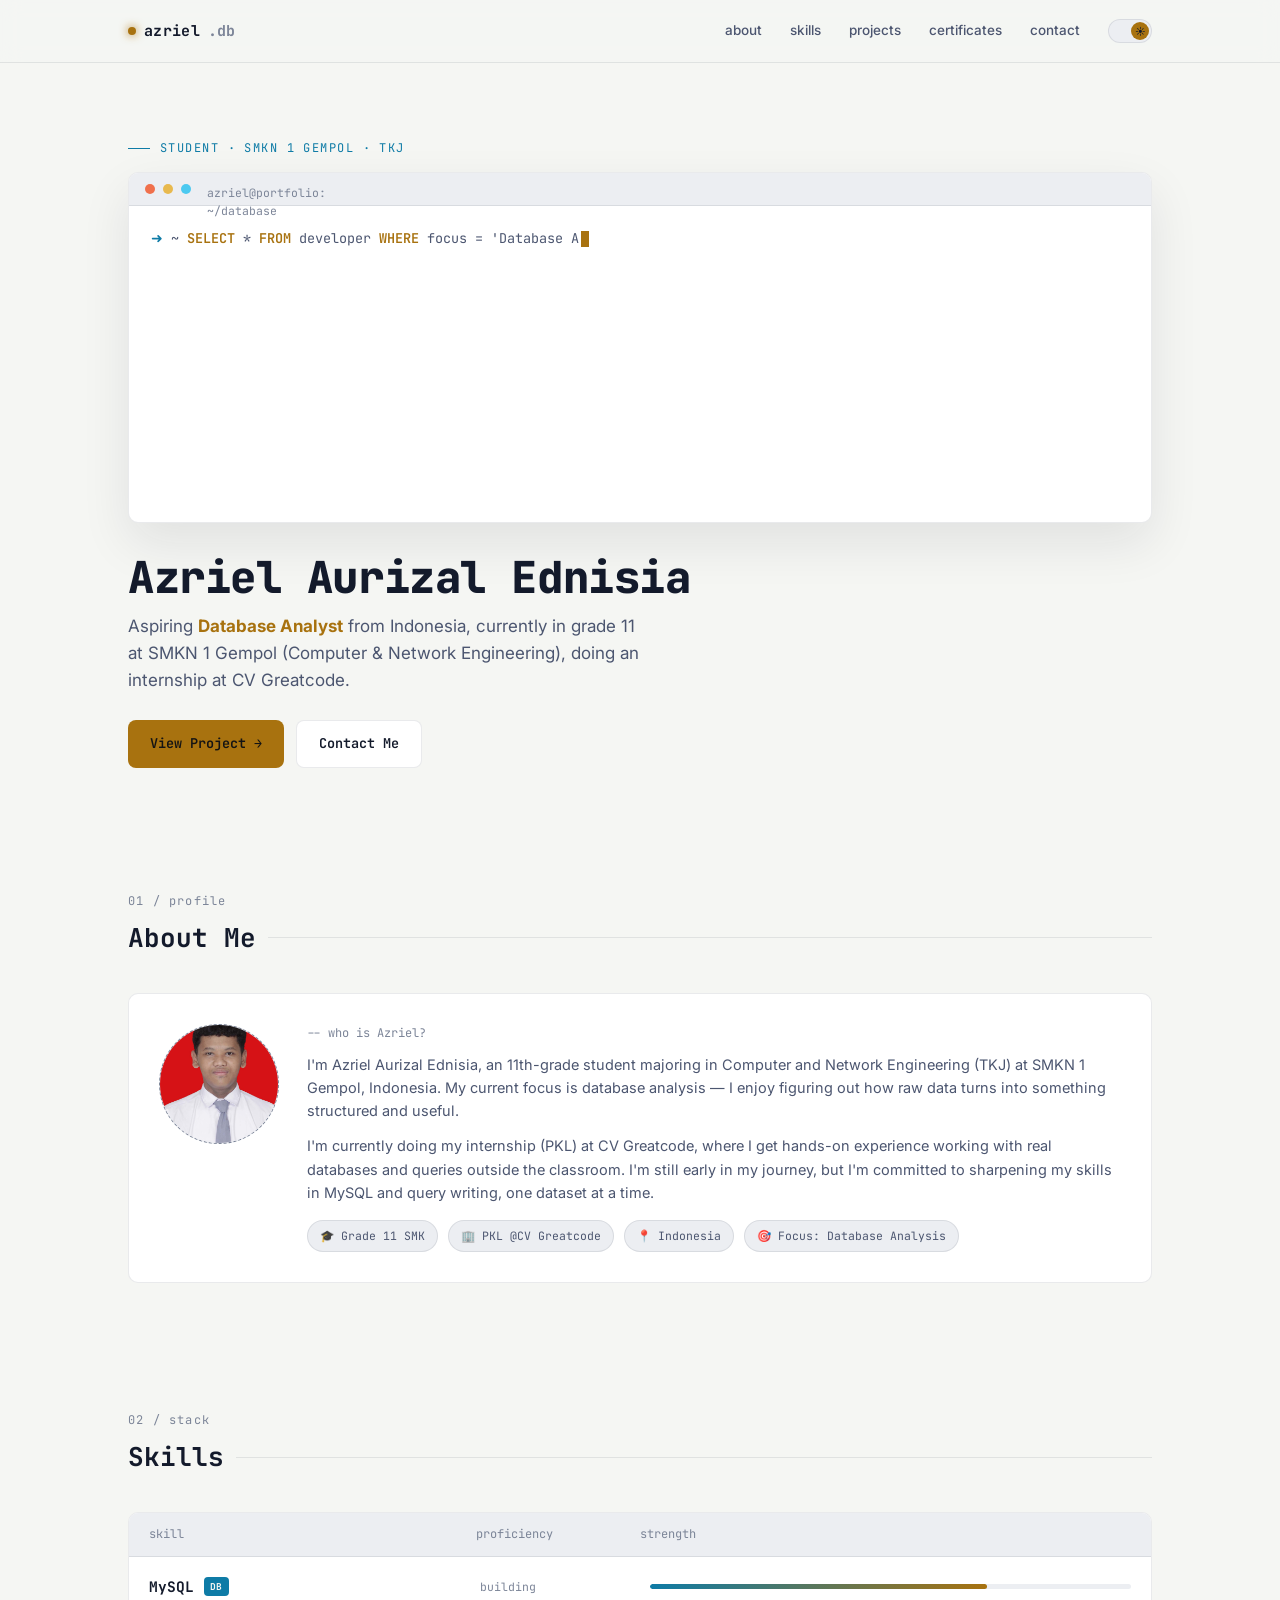
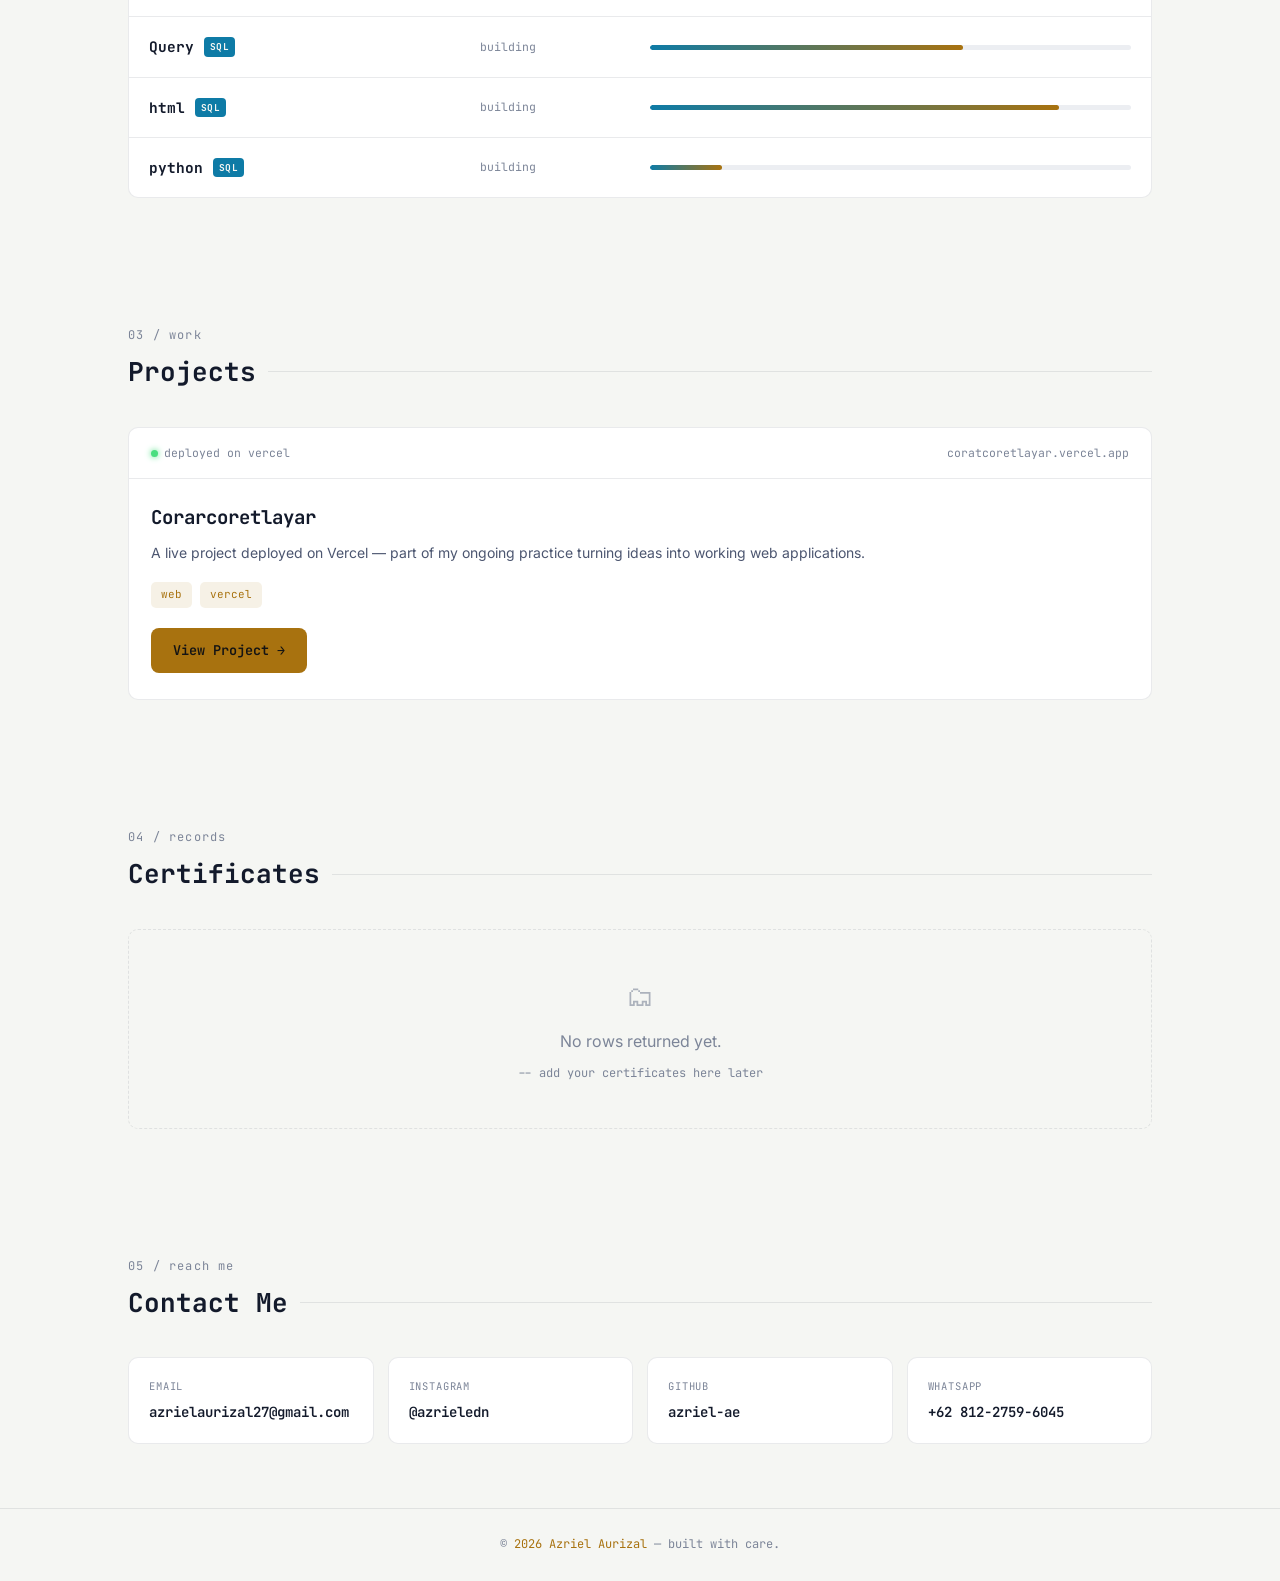
==== commit 0bd0e4be: "Update skills section in index.html Added new skills sections for HTML and Python with progress bars" ====
--- a/index.html
+++ b/index.html
@@ -352,7 +352,7 @@
         <p>I'm currently doing my internship (PKL) at CV Greatcode, where I get hands-on experience working with real databases and queries outside the classroom. I'm still early in my journey, but I'm committed to sharpening my skills in MySQL and query writing, one dataset at a time.</p>
         <div class="meta-row">
           <span class="meta-chip">🎓 Grade 11 SMK</span>
-          <span class="meta-chip">🏢 PKL @ CV Greatcode</span>
+          <span class="meta-chip">🏢 PKL @CV Greatcode</span>
           <span class="meta-chip">📍 Indonesia</span>
           <span class="meta-chip">🎯 Focus: Database Analysis</span>
         </div>
@@ -380,6 +380,16 @@
         <div class="skill-name">Query <span class="type-badge">SQL</span></div>
         <div class="skill-level">building</div>
         <div class="bar-track"><div class="bar-fill" style="--pct:65%"></div></div>
+      </div>
+      <div class="schema-row">
+        <div class="skill-name">html <span class="type-badge">SQL</span></div>
+        <div class="skill-level">building</div>
+        <div class="bar-track"><div class="bar-fill" style="--pct:85%"></div></div>
+      </div>
+      <div class="schema-row">
+        <div class="skill-name">python <span class="type-badge">SQL</span></div>
+        <div class="skill-level">building</div>
+        <div class="bar-track"><div class="bar-fill" style="--pct:15%"></div></div>
       </div>
     </div>
   </div>
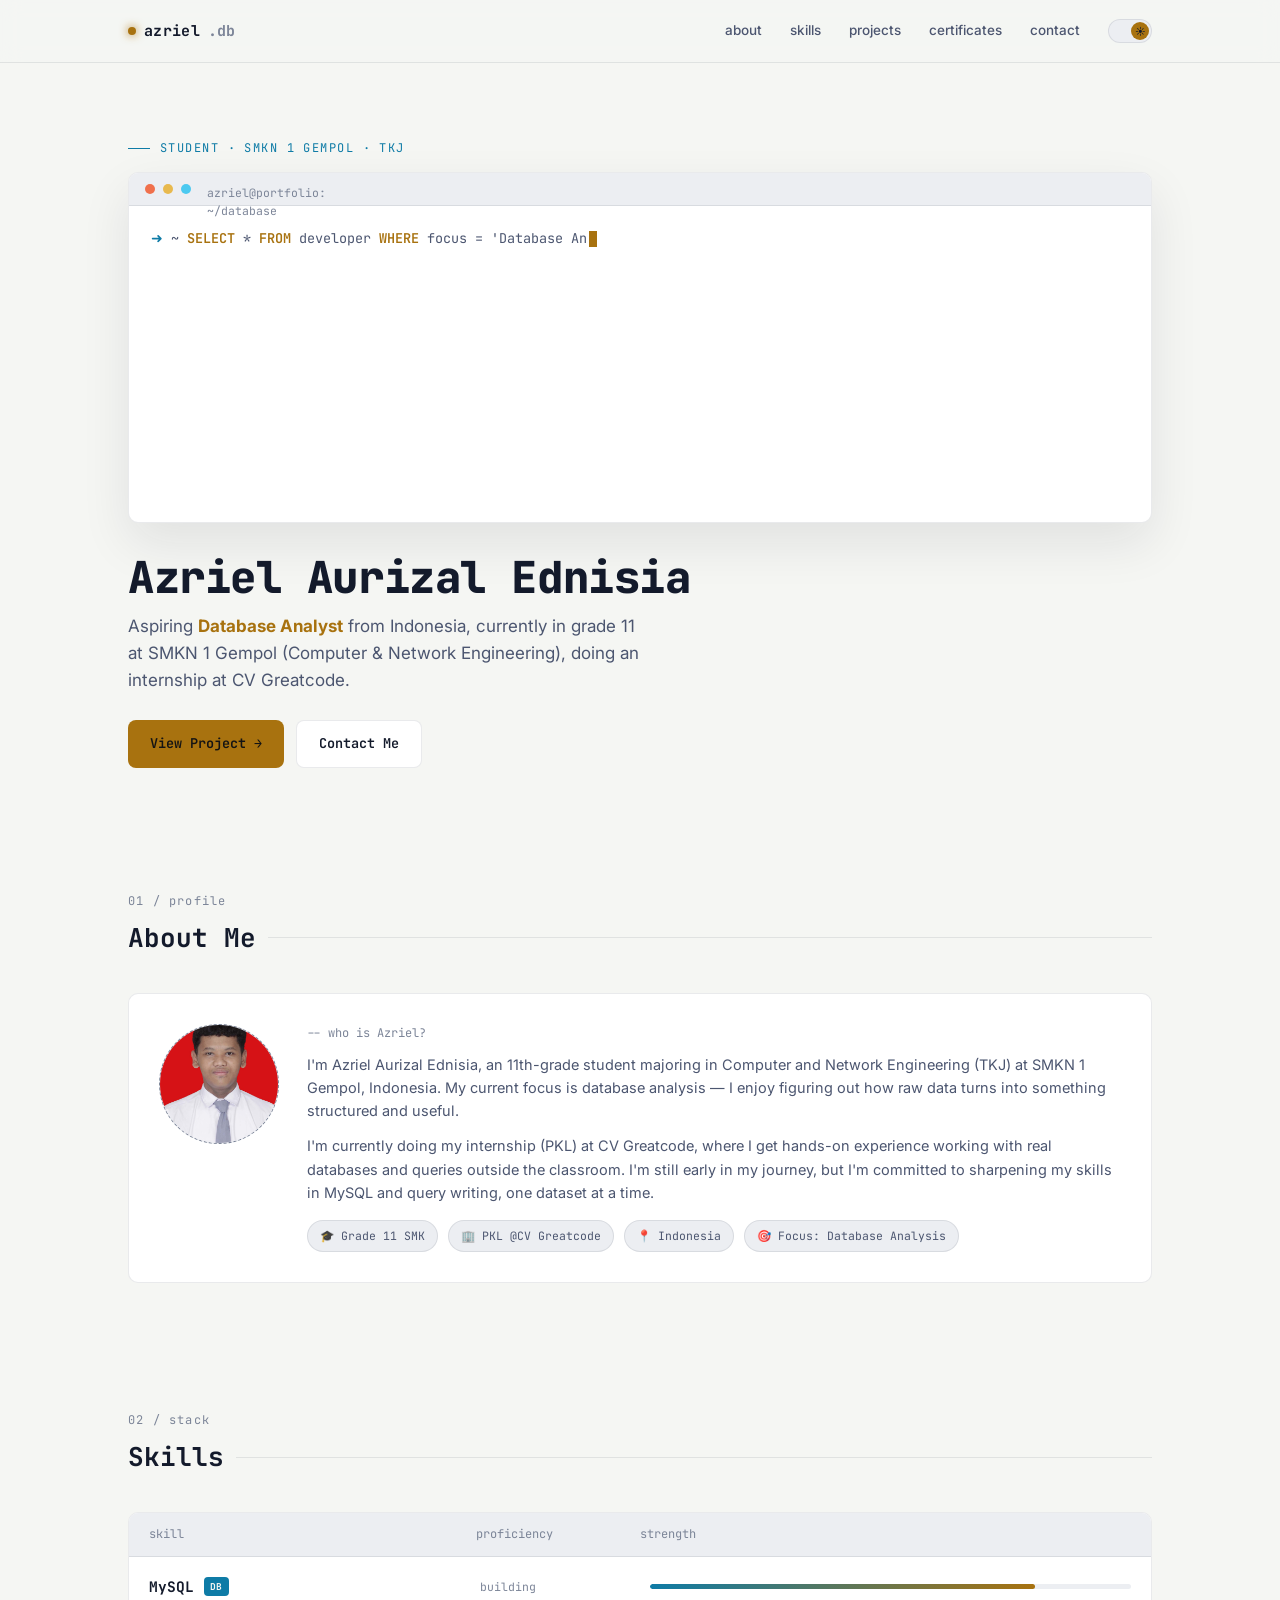
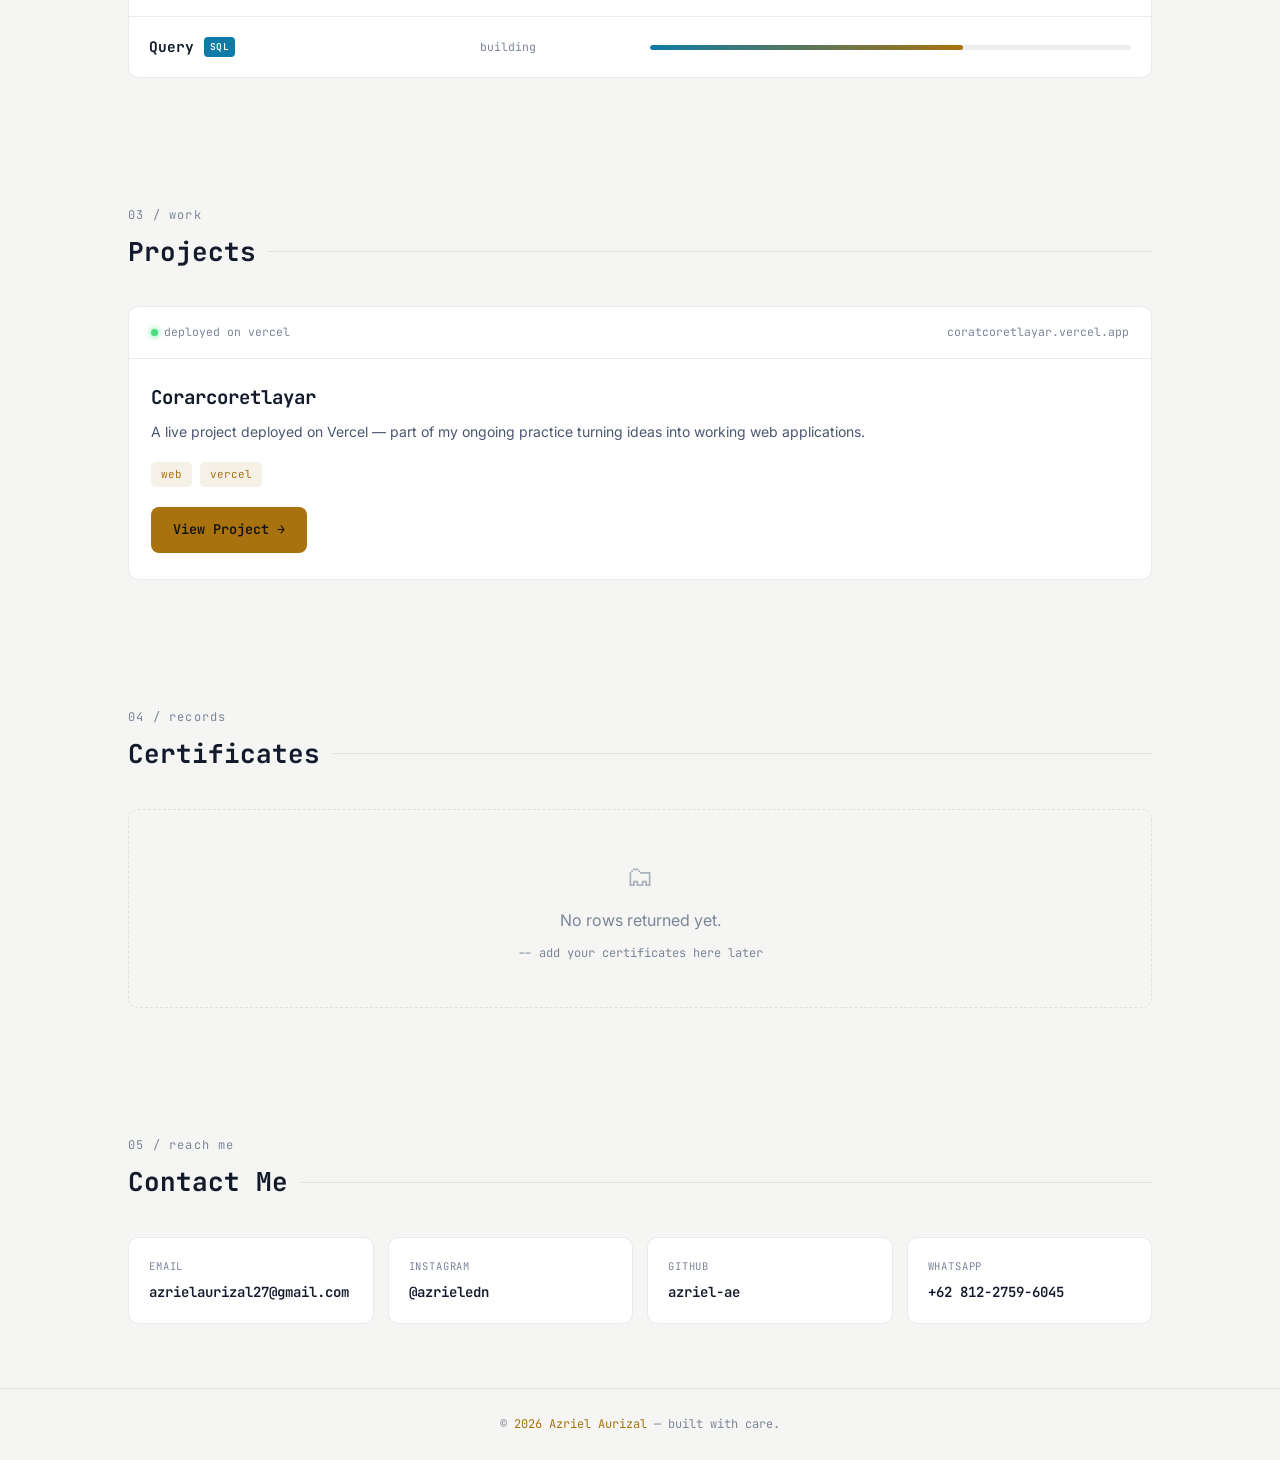
==== commit fe4da9f2: "Modify MySQL skill level and remove unused skills Updated MySQL skill level from 70% to 80% and remo" ====
--- a/index.html
+++ b/index.html
@@ -374,22 +374,12 @@
       <div class="schema-row">
         <div class="skill-name">MySQL <span class="type-badge">DB</span></div>
         <div class="skill-level">building</div>
-        <div class="bar-track"><div class="bar-fill" style="--pct:70%"></div></div>
+        <div class="bar-track"><div class="bar-fill" style="--pct:80%"></div></div>
       </div>
       <div class="schema-row">
         <div class="skill-name">Query <span class="type-badge">SQL</span></div>
         <div class="skill-level">building</div>
         <div class="bar-track"><div class="bar-fill" style="--pct:65%"></div></div>
-      </div>
-      <div class="schema-row">
-        <div class="skill-name">html <span class="type-badge">SQL</span></div>
-        <div class="skill-level">building</div>
-        <div class="bar-track"><div class="bar-fill" style="--pct:85%"></div></div>
-      </div>
-      <div class="schema-row">
-        <div class="skill-name">python <span class="type-badge">SQL</span></div>
-        <div class="skill-level">building</div>
-        <div class="bar-track"><div class="bar-fill" style="--pct:15%"></div></div>
       </div>
     </div>
   </div>
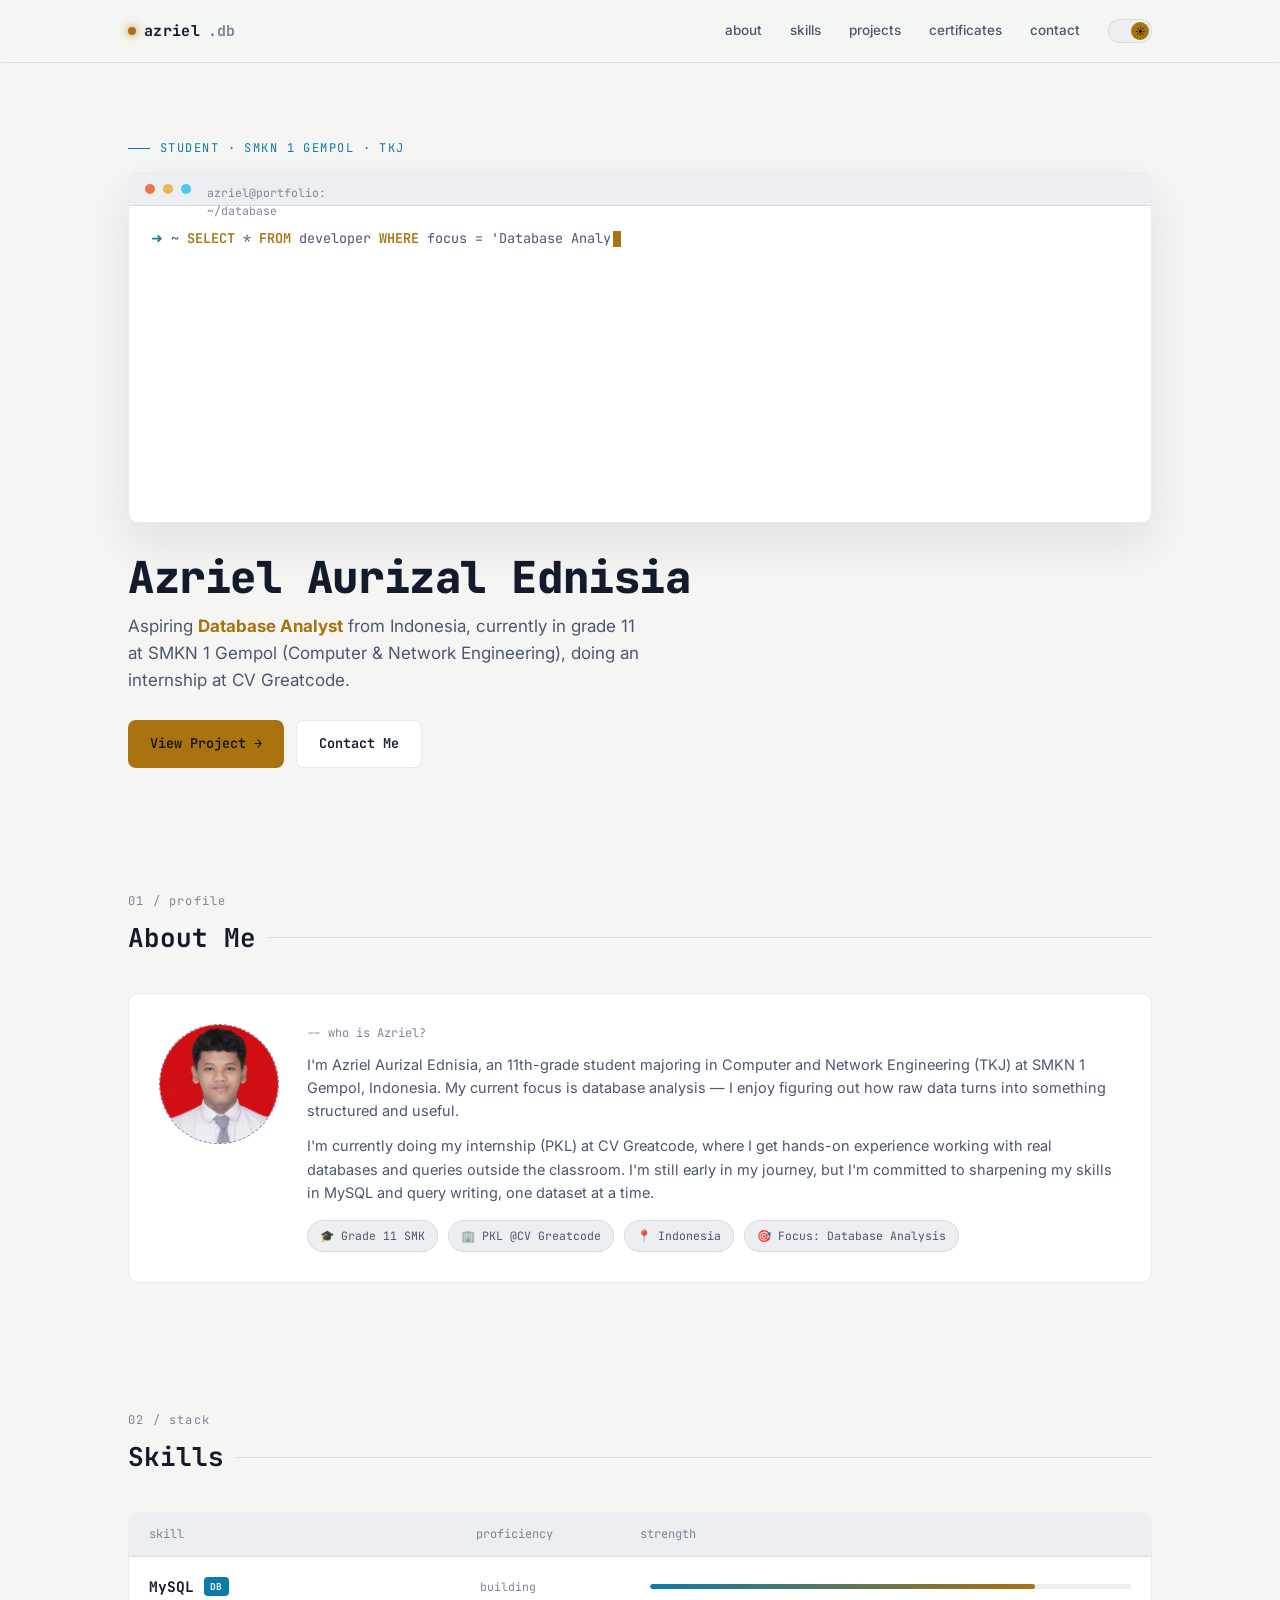
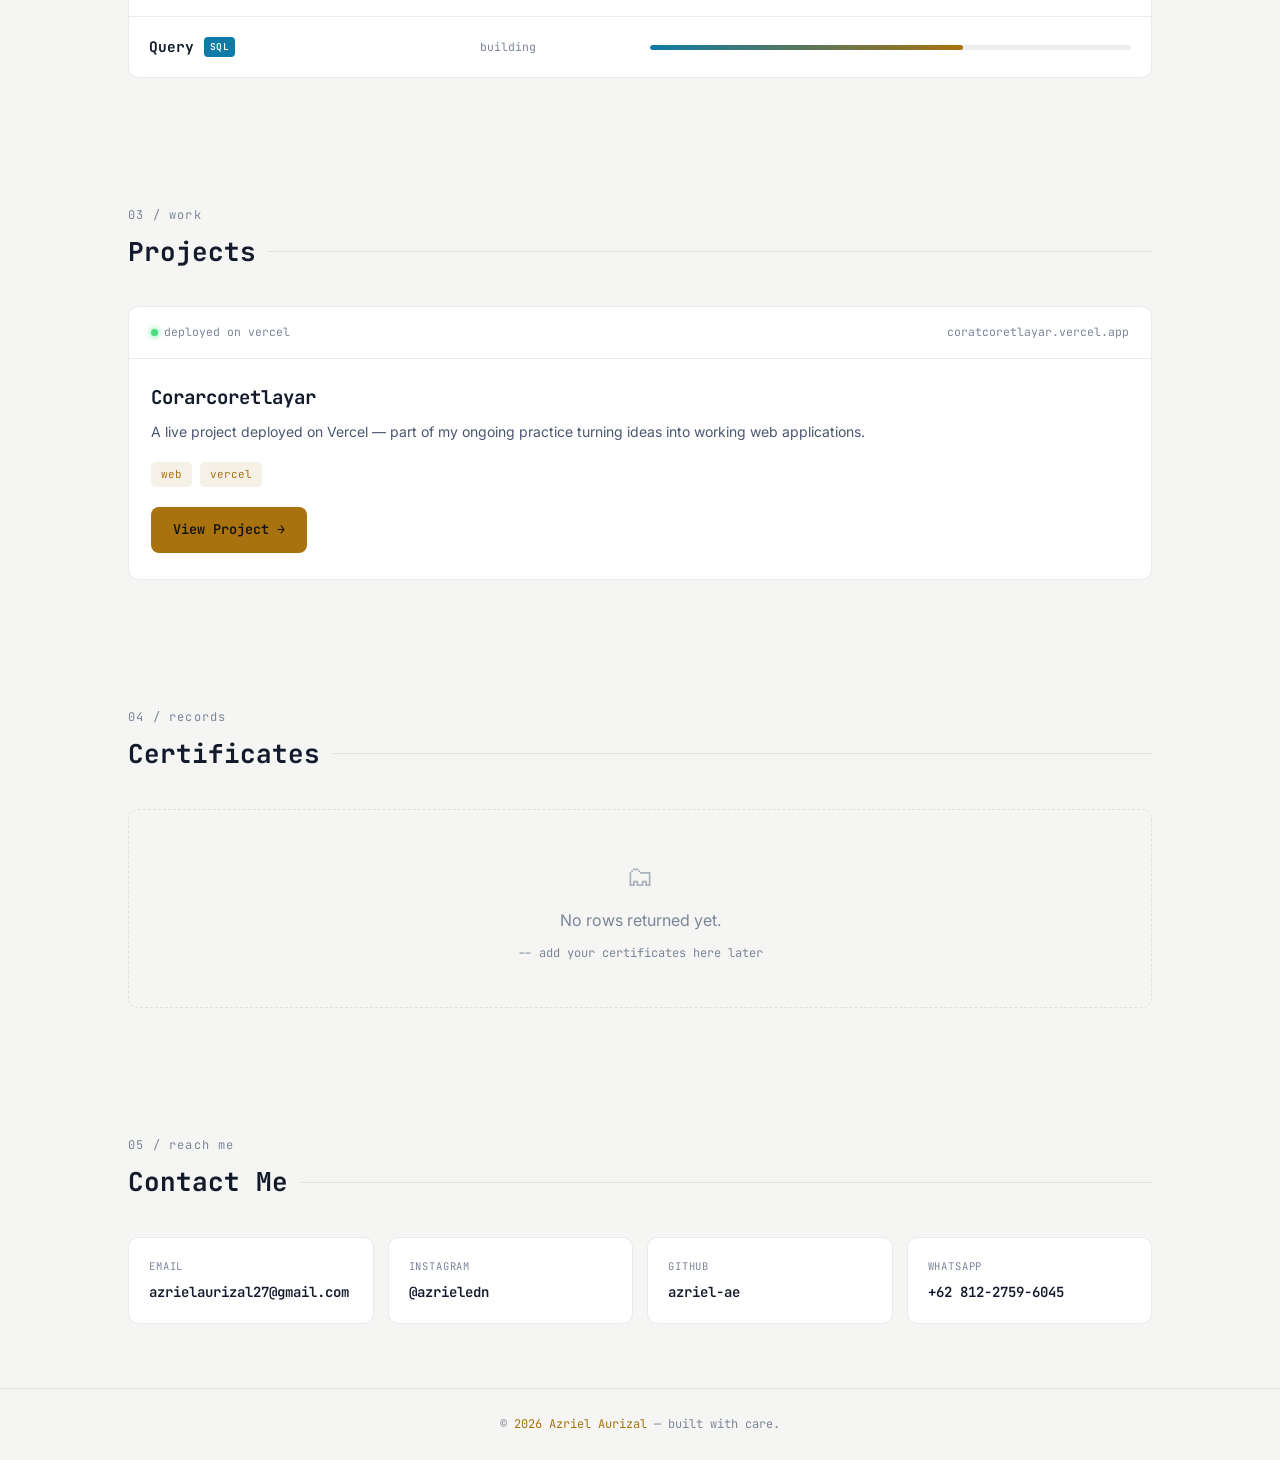
==== commit 91a48c5a: "Fix project link URL in index.html" ====
--- a/index.html
+++ b/index.html
@@ -403,7 +403,7 @@
           <span class="tag">web</span>
           <span class="tag">vercel</span>
         </div>
-        <a class="btn btn-primary" href="https://corarcoretlayar.vercel.app" target="_blank" rel="noopener">View Project →</a>
+        <a class="btn btn-primary" href="https://coratcoretlayar.vercel.app" target="_blank" rel="noopener">View Project →</a>
       </div>
     </div>
   </div>
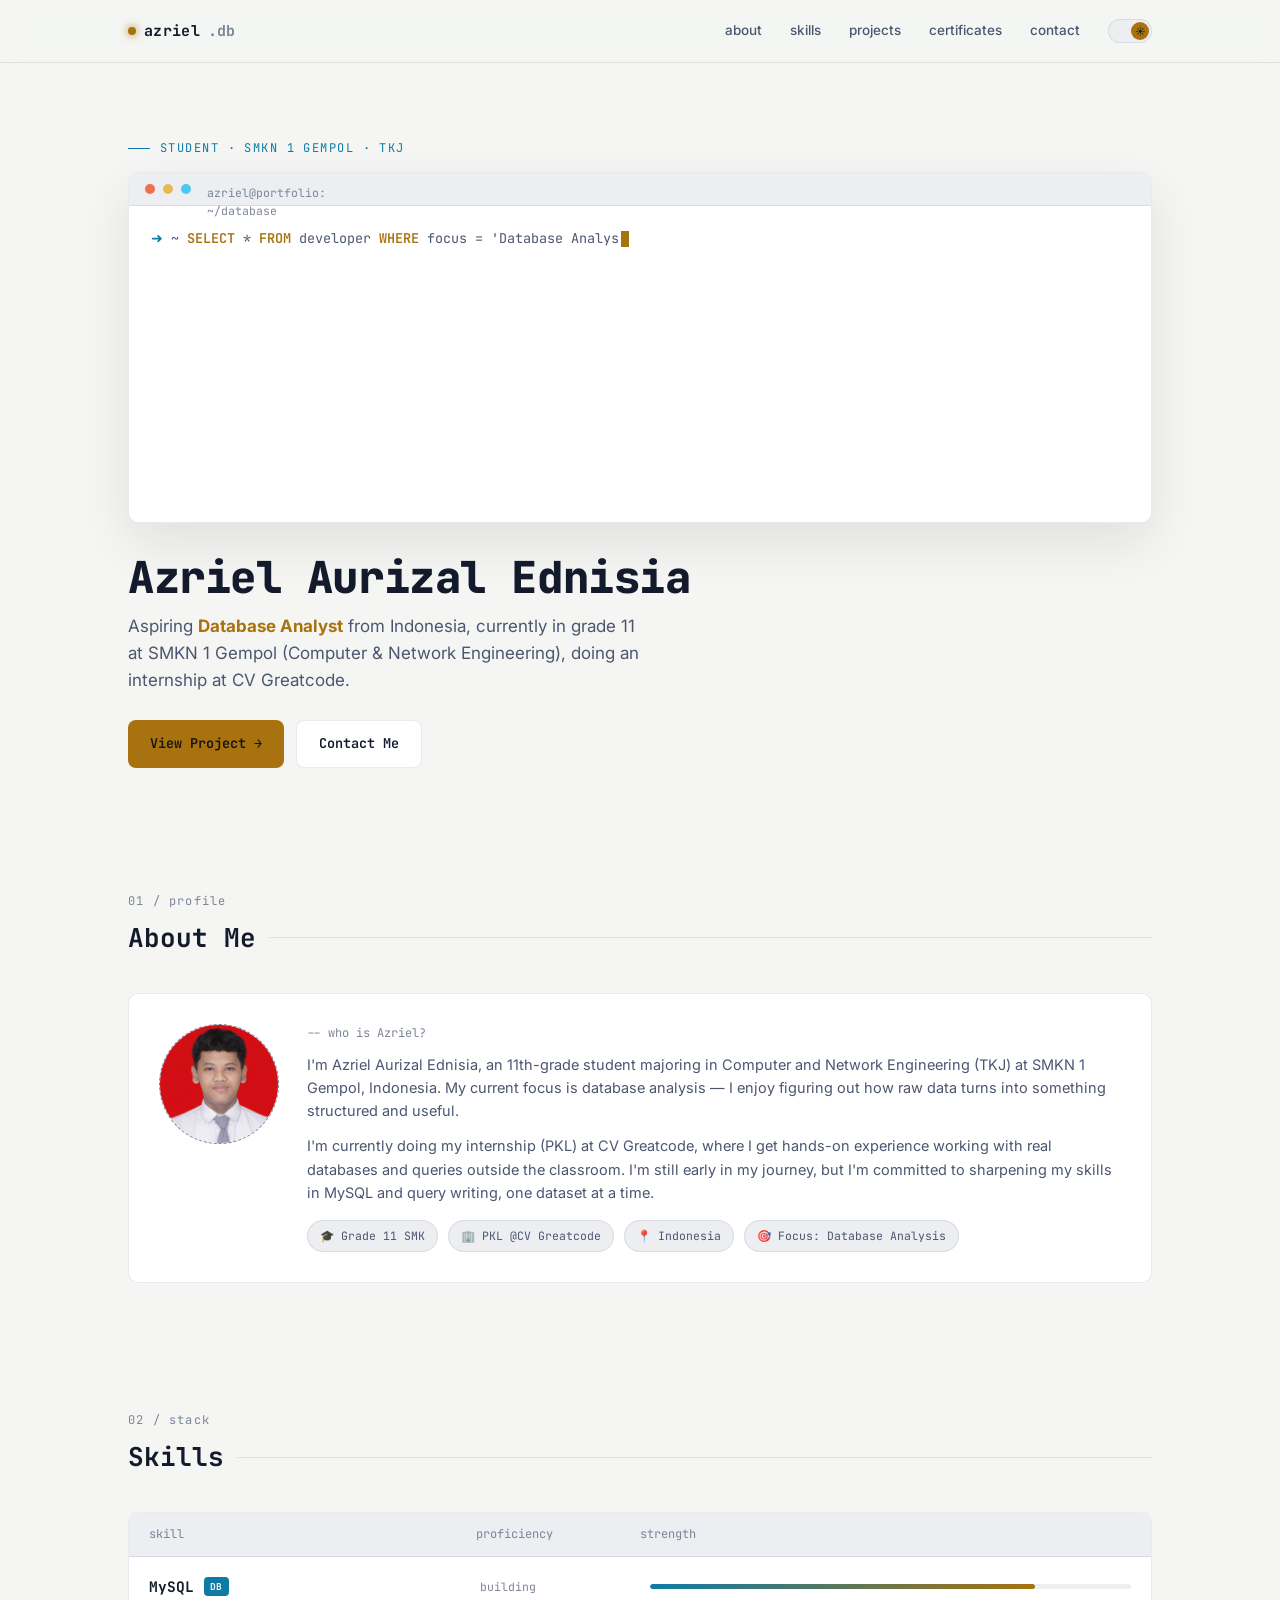
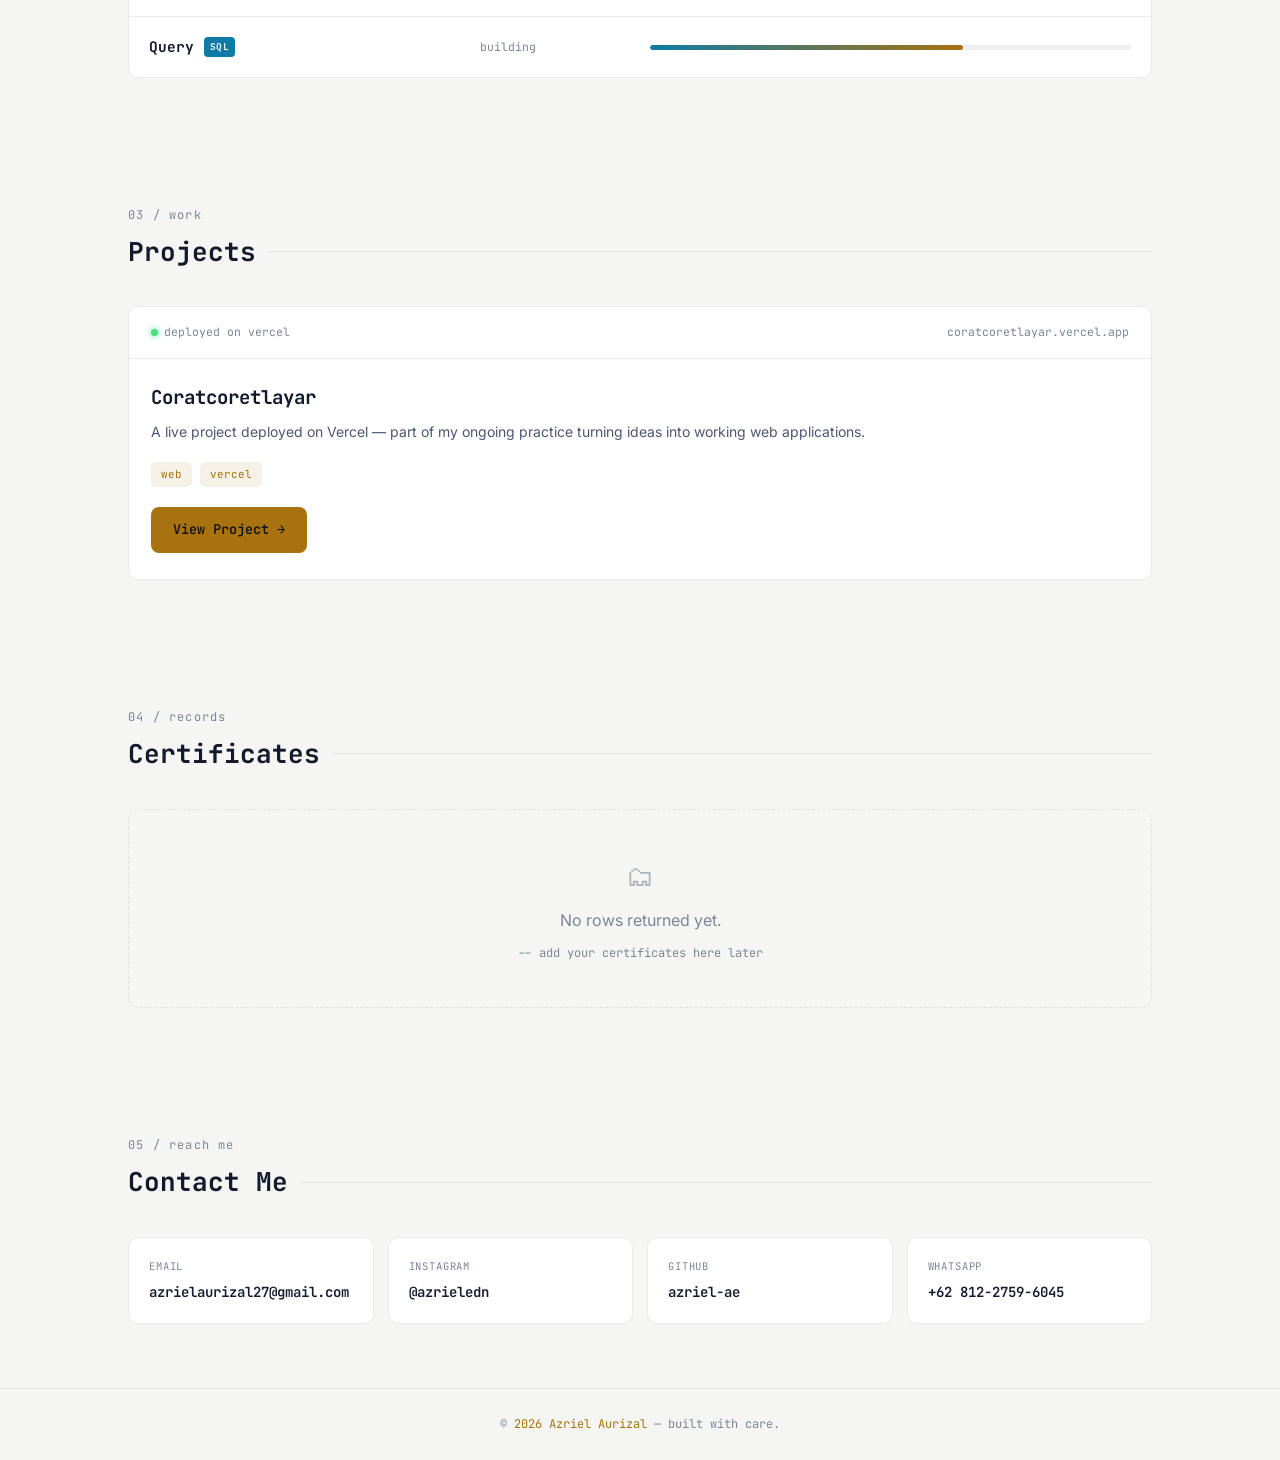
==== commit df56a936: "Fix typo in project name from 'Corarcoretlayar' to 'Coratcoretlayar'" ====
--- a/index.html
+++ b/index.html
@@ -397,7 +397,7 @@
         <span>coratcoretlayar.vercel.app</span>
       </div>
       <div class="project-body">
-        <div class="project-name">Corarcoretlayar</div>
+        <div class="project-name">Coratcoretlayar</div>
         <p class="project-desc">A live project deployed on Vercel — part of my ongoing practice turning ideas into working web applications.</p>
         <div class="project-tags">
           <span class="tag">web</span>
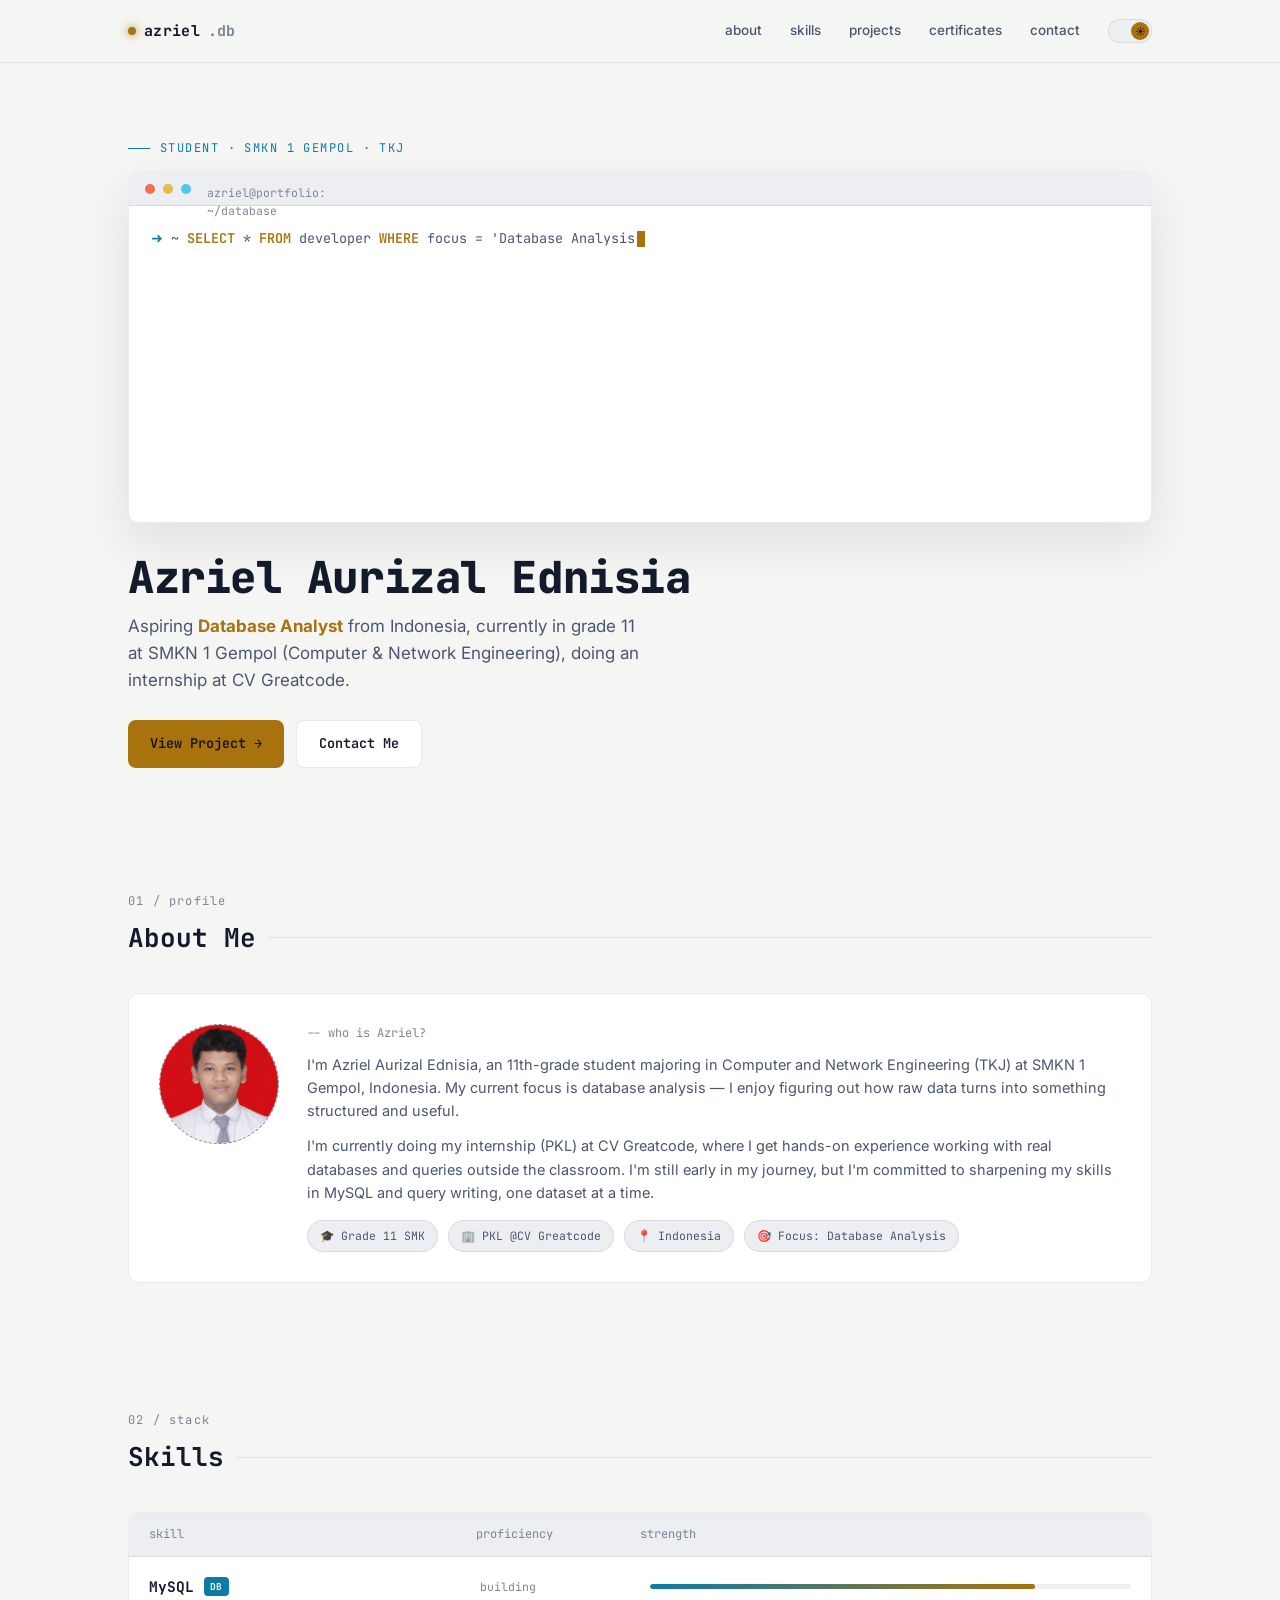
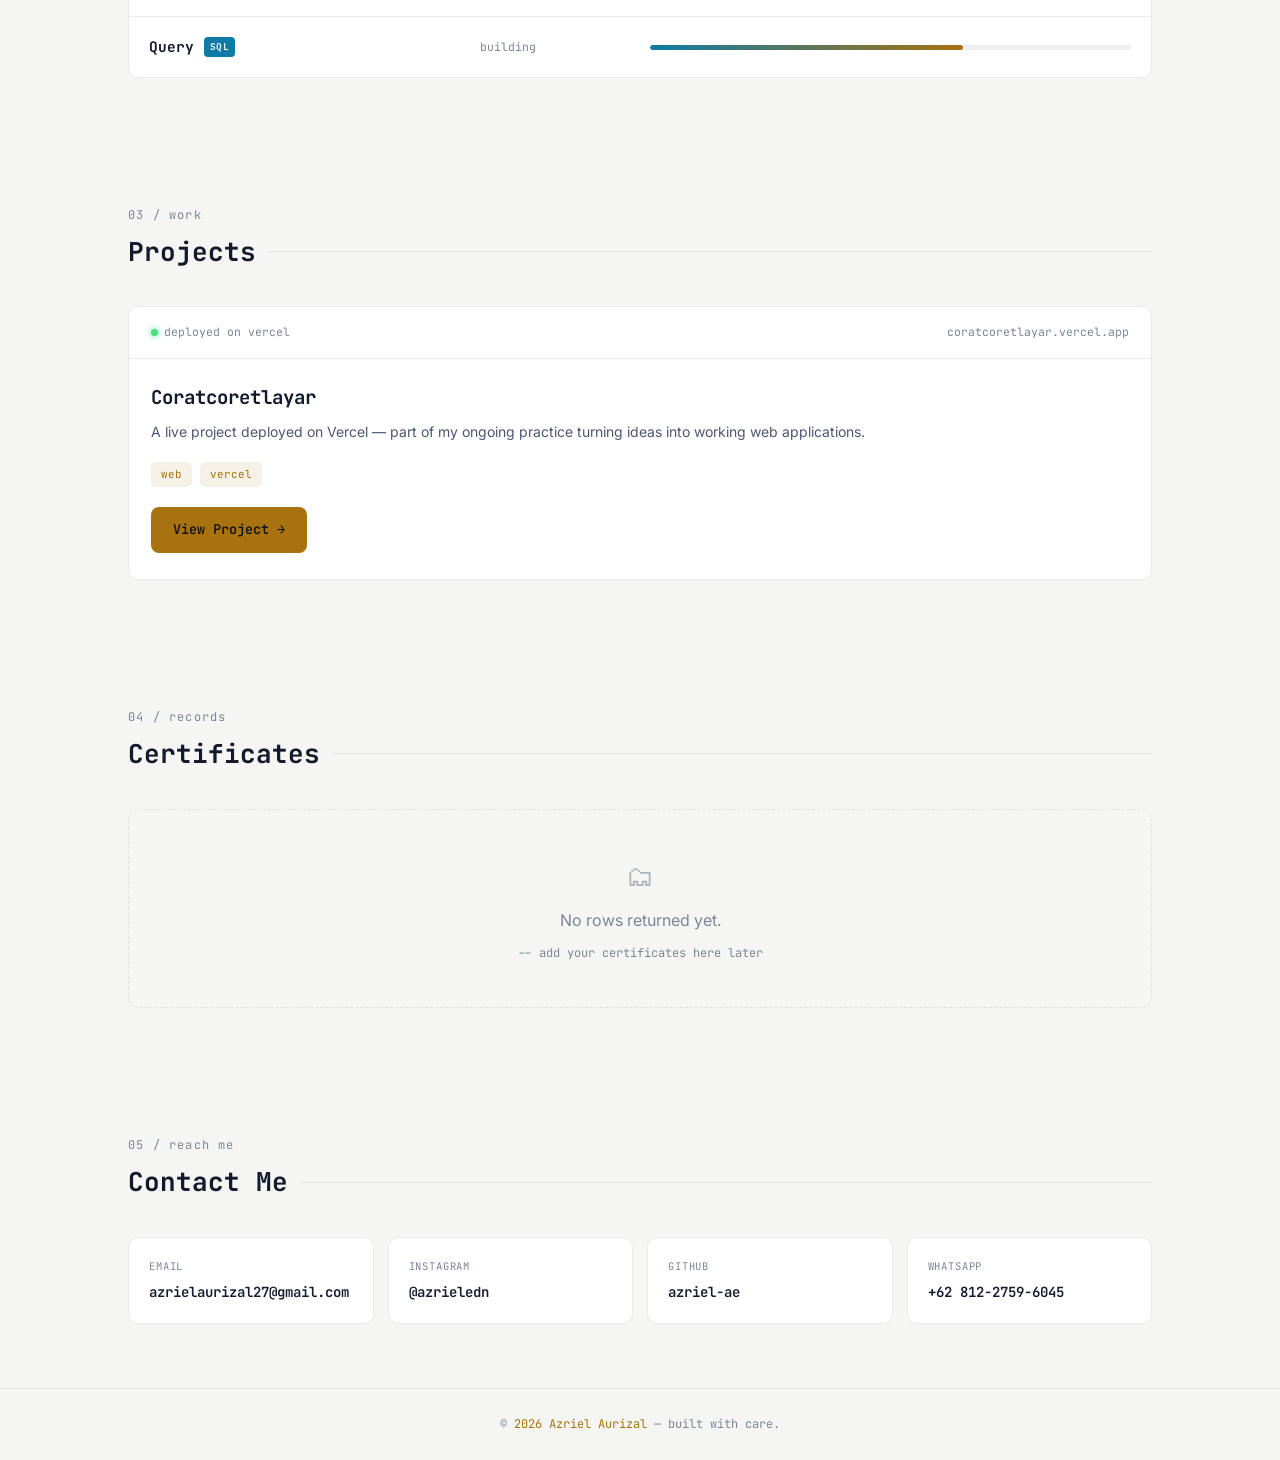
==== commit add0ae46: "Update index.html" ====
--- a/index.html
+++ b/index.html
@@ -3,7 +3,7 @@
 <head>
 <meta charset="UTF-8">
 <meta name="viewport" content="width=device-width, initial-scale=1.0">
-<title>Azriel Aurizal Ednisia — Database Analyst</title>
+<title>Azriel Aurizal Ednisia</title>
 <meta name="description" content="Portfolio of Azriel Aurizal Ednisia, Database Analyst student at SMKN 1 Gempol.">
 <link rel="preconnect" href="https://fonts.googleapis.com">
 <link href="https://fonts.googleapis.com/css2?family=JetBrains+Mono:wght@400;500;600;700;800&family=Inter:wght@400;500;600;700;800&display=swap" rel="stylesheet">
